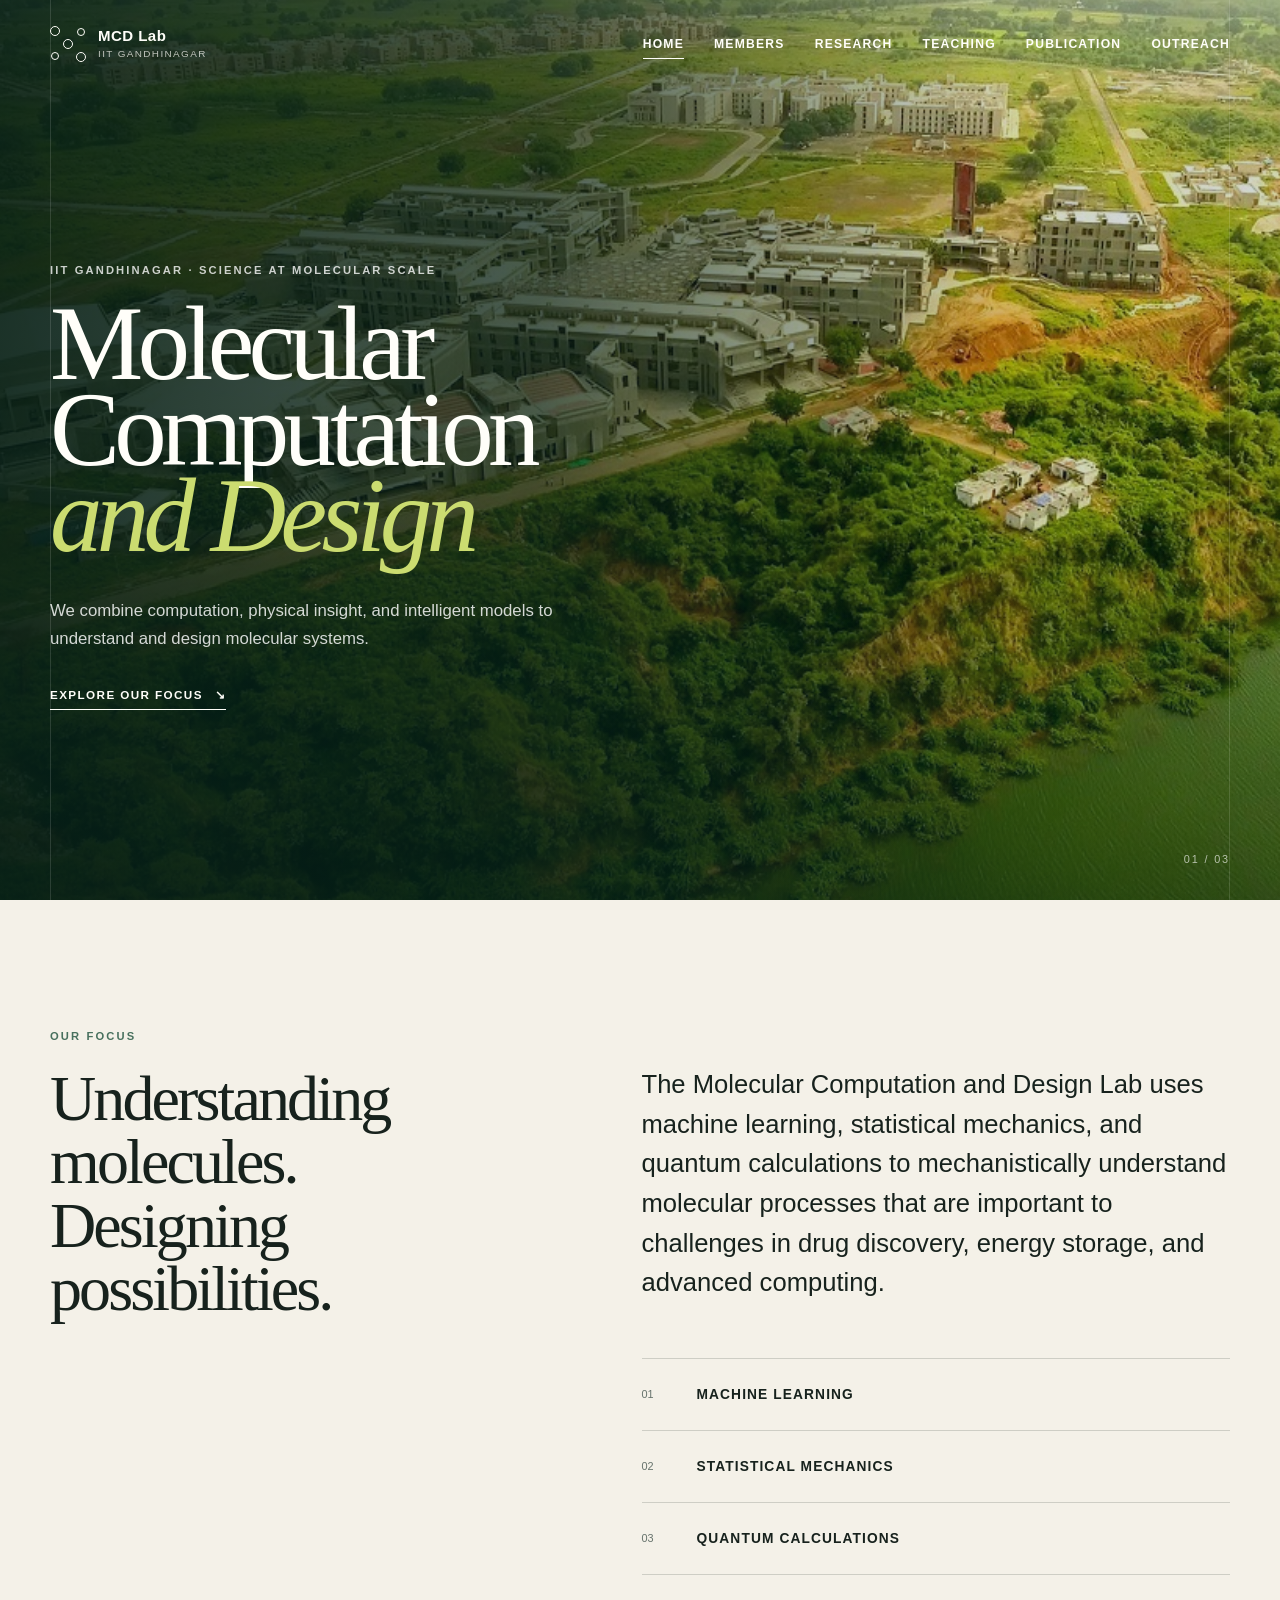
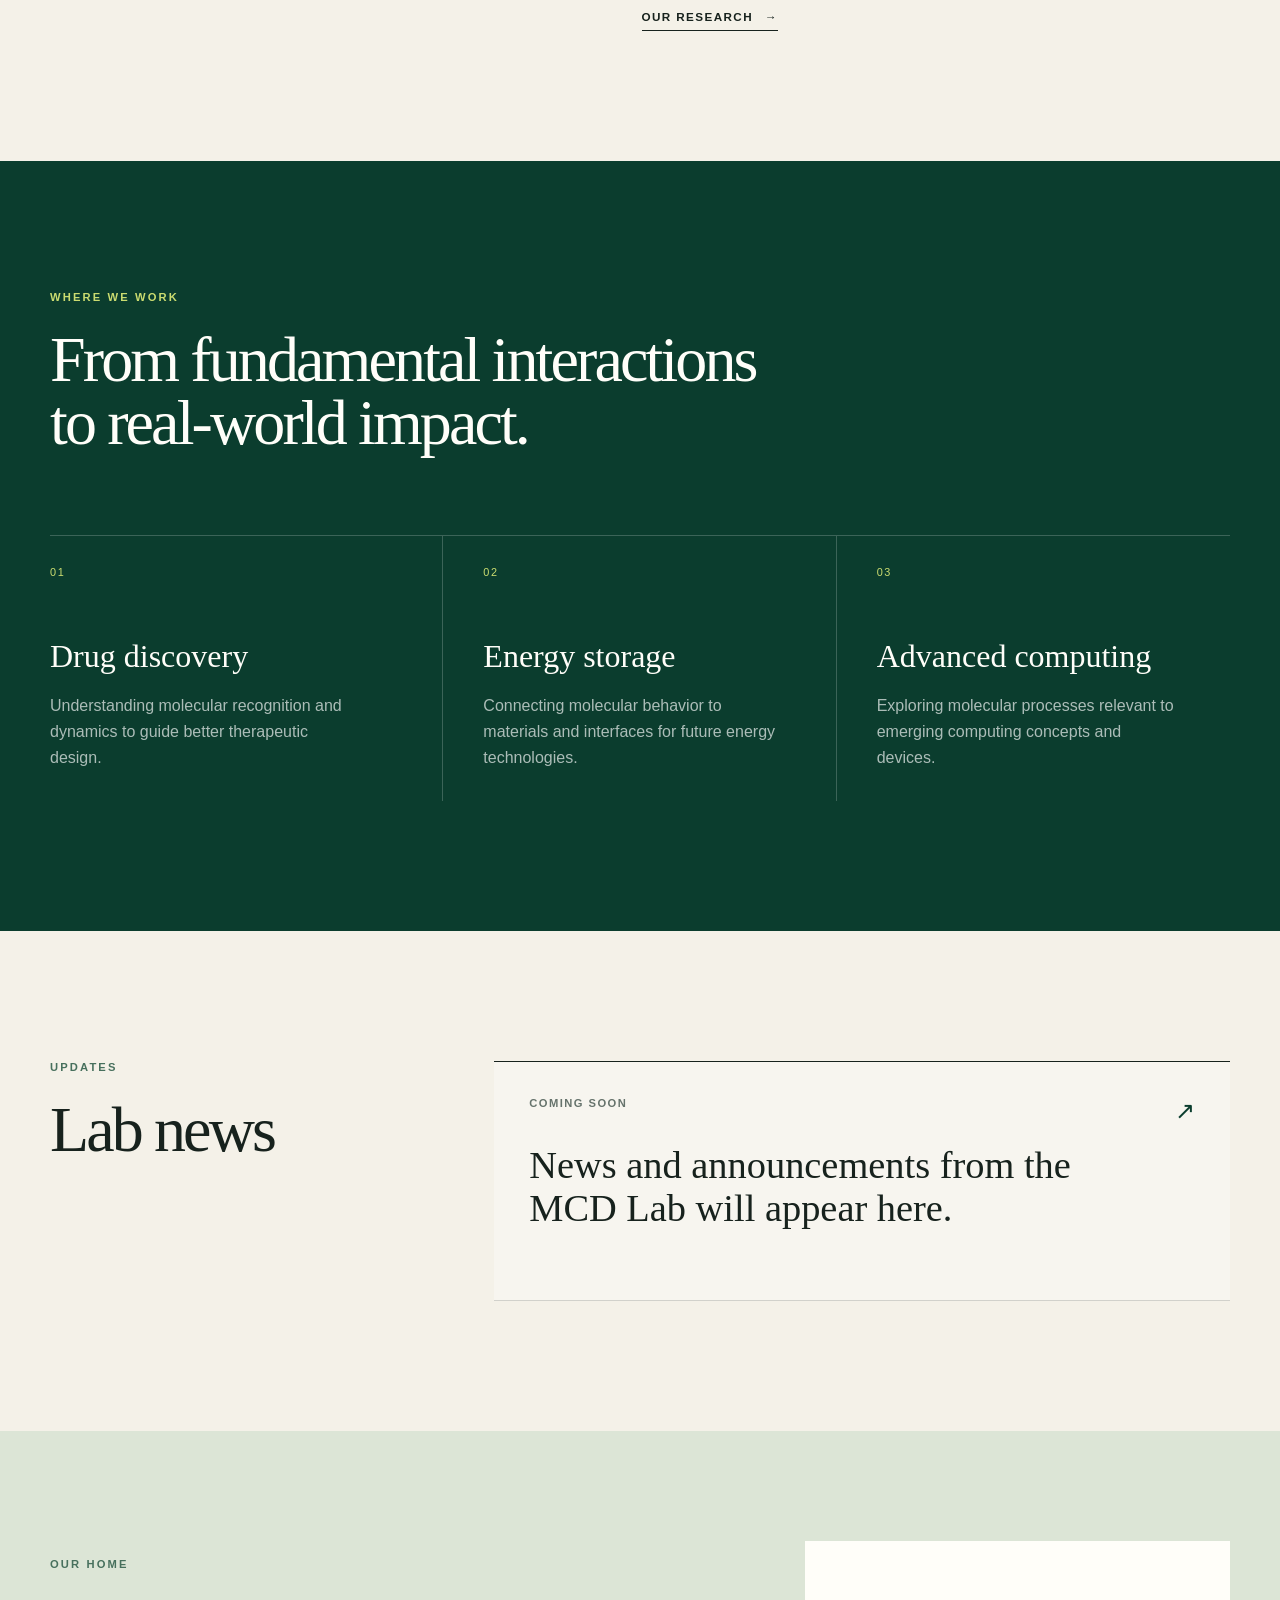
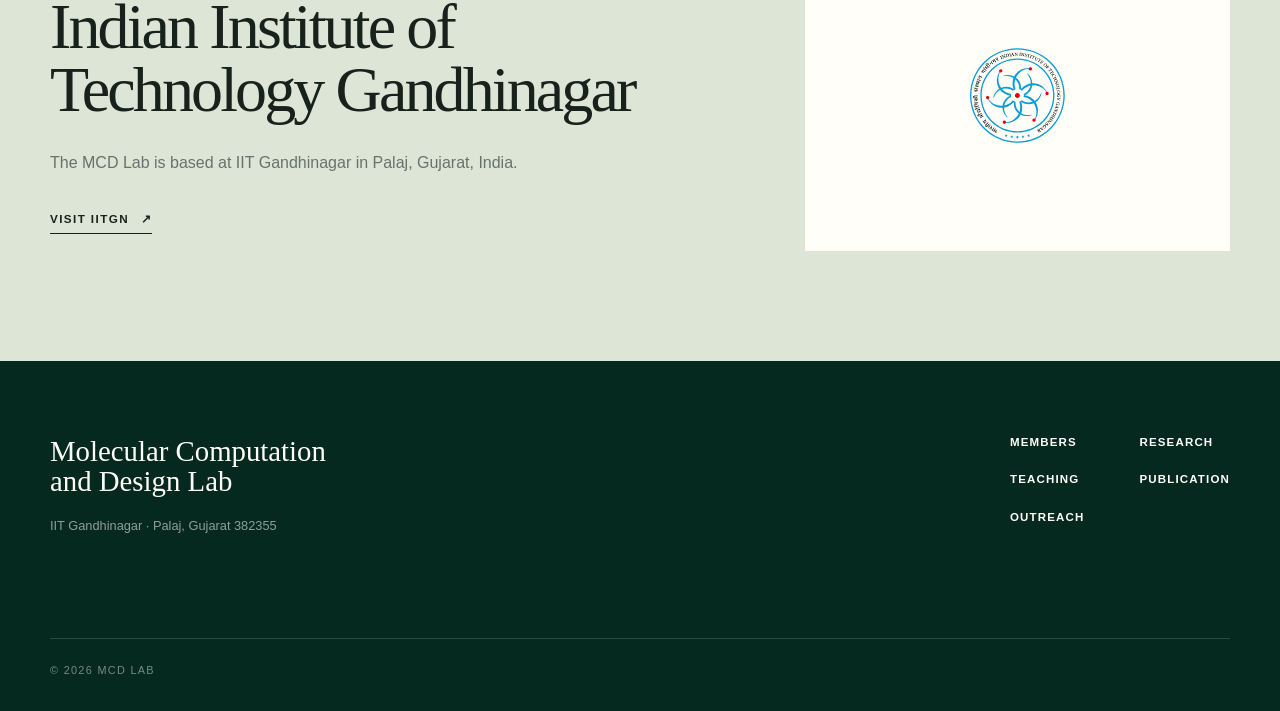
==== index.html @ 5d0fd311 "Add files via upload" ====
<!doctype html>
<html lang="en">
  <head>
    <meta charset="utf-8">
    <meta name="viewport" content="width=device-width, initial-scale=1">
    <meta name="description" content="Molecular Computation and Design Lab at IIT Gandhinagar.">
    <meta name="theme-color" content="#0b3d2e">
    <title>Molecular Computation and Design Lab | IIT Gandhinagar</title>
    <link rel="icon" href="iitgn-logo.svg" type="image/svg+xml">
    <link rel="stylesheet" href="styles.css">
    <script src="main.js" defer></script>
  </head>
  <body>
    <a class="skip-link" href="#main-content">Skip to content</a>

    <header class="site-header" data-header>
      <div class="nav-shell">
        <a class="brand" href="index.html" aria-label="Molecular Computation and Design Lab home">
          <span class="brand-mark" aria-hidden="true">
            <span></span><span></span><span></span>
          </span>
          <span class="brand-copy">
            <strong>MCD Lab</strong>
            <small>IIT Gandhinagar</small>
          </span>
        </a>

        <button class="nav-toggle" type="button" aria-expanded="false" aria-controls="primary-navigation">
          <span class="sr-only">Toggle navigation</span>
          <span></span><span></span>
        </button>

        <nav id="primary-navigation" class="primary-nav" aria-label="Primary navigation">
          <a class="active" href="index.html" aria-current="page">Home</a>
          <a href="members.html">Members</a>
          <a href="research.html">Research</a>
          <a href="teaching.html">Teaching</a>
          <a href="publication.html">Publication</a>
          <a href="outreach.html">Outreach</a>
        </nav>
      </div>
    </header>

    <main id="main-content">
      <section class="hero" aria-labelledby="hero-title">
        <div class="hero-image" role="img" aria-label="Aerial view of the IIT Gandhinagar campus"></div>
        <div class="hero-shade"></div>
        <div class="hero-grid" aria-hidden="true"></div>
        <div class="hero-content page-shell">
          <p class="eyebrow">IIT Gandhinagar · Science at molecular scale</p>
          <h1 id="hero-title">Molecular<br>Computation<br><em>and Design</em></h1>
          <p class="hero-intro">We combine computation, physical insight, and intelligent models to understand and design molecular systems.</p>
          <a class="text-link hero-link" href="#focus">Explore our focus <span aria-hidden="true">↘</span></a>
        </div>
        <div class="hero-index" aria-hidden="true">01 / 03</div>
      </section>

      <section id="focus" class="focus-section section-pad">
        <div class="page-shell focus-grid">
          <div class="section-heading">
            <p class="kicker">Our focus</p>
            <h2>Understanding molecules.<br>Designing possibilities.</h2>
          </div>
          <div class="focus-copy">
            <p class="lead">The Molecular Computation and Design Lab uses machine learning, statistical mechanics, and quantum calculations to mechanistically understand molecular processes that are important to challenges in drug discovery, energy storage, and advanced computing.</p>
            <div class="research-pillars" aria-label="Research approaches">
              <div><span>01</span><p>Machine learning</p></div>
              <div><span>02</span><p>Statistical mechanics</p></div>
              <div><span>03</span><p>Quantum calculations</p></div>
            </div>
            <a class="text-link" href="research.html">Our research <span aria-hidden="true">→</span></a>
          </div>
        </div>
      </section>

      <section class="applications-section">
        <div class="page-shell">
          <div class="application-title">
            <p class="kicker light">Where we work</p>
            <h2>From fundamental interactions<br>to real-world impact.</h2>
          </div>
          <div class="application-list">
            <article>
              <span class="application-number">01</span>
              <h3>Drug discovery</h3>
              <p>Understanding molecular recognition and dynamics to guide better therapeutic design.</p>
            </article>
            <article>
              <span class="application-number">02</span>
              <h3>Energy storage</h3>
              <p>Connecting molecular behavior to materials and interfaces for future energy technologies.</p>
            </article>
            <article>
              <span class="application-number">03</span>
              <h3>Advanced computing</h3>
              <p>Exploring molecular processes relevant to emerging computing concepts and devices.</p>
            </article>
          </div>
        </div>
      </section>

      <section class="news-section section-pad" aria-labelledby="news-title">
        <div class="page-shell news-grid">
          <div class="news-heading">
            <p class="kicker">Updates</p>
            <h2 id="news-title">Lab news</h2>
          </div>
          <div class="news-card">
            <div>
              <p class="news-date">Coming soon</p>
              <h3>News and announcements from the MCD Lab will appear here.</h3>
            </div>
            <span class="news-icon" aria-hidden="true">↗</span>
          </div>
        </div>
      </section>

      <section class="affiliation-section">
        <div class="page-shell affiliation-grid">
          <div>
            <p class="kicker">Our home</p>
            <h2>Indian Institute of<br>Technology Gandhinagar</h2>
            <p>The MCD Lab is based at IIT Gandhinagar in Palaj, Gujarat, India.</p>
            <a class="text-link" href="https://iitgn.ac.in/" target="_blank" rel="noopener noreferrer">Visit IITGN <span aria-hidden="true">↗</span></a>
          </div>
          <a class="iitgn-logo-wrap" href="https://iitgn.ac.in/" target="_blank" rel="noopener noreferrer" aria-label="Visit the IIT Gandhinagar website">
            <img src="iitgn-logo.svg" alt="Indian Institute of Technology Gandhinagar">
          </a>
        </div>
      </section>
    </main>

    <footer class="site-footer">
      <div class="page-shell footer-grid">
        <div class="footer-brand">
          <strong>Molecular Computation<br>and Design Lab</strong>
          <p>IIT Gandhinagar · Palaj, Gujarat 382355</p>
        </div>
        <nav aria-label="Footer navigation">
          <a href="members.html">Members</a>
          <a href="research.html">Research</a>
          <a href="teaching.html">Teaching</a>
          <a href="publication.html">Publication</a>
          <a href="outreach.html">Outreach</a>
        </nav>
        <p class="copyright">© <span data-year></span> MCD Lab</p>
      </div>
    </footer>
  </body>
</html>
---- styles.css ----
:root {
  --forest: #0b3d2e;
  --forest-deep: #06291f;
  --sage: #dce5d6;
  --lime: #cbdc70;
  --paper: #f4f1e8;
  --ink: #17221d;
  --muted: #66736c;
  --line: rgba(23, 34, 29, 0.17);
  --white: #fffef9;
  --display: Georgia, "Times New Roman", serif;
  --sans: Inter, ui-sans-serif, -apple-system, BlinkMacSystemFont, "Segoe UI", sans-serif;
  --shell: min(1180px, calc(100vw - 80px));
}

* { box-sizing: border-box; }
html { scroll-behavior: smooth; }
body {
  margin: 0;
  background: var(--paper);
  color: var(--ink);
  font-family: var(--sans);
  -webkit-font-smoothing: antialiased;
}
img { display: block; max-width: 100%; }
a { color: inherit; }
button { font: inherit; }
.page-shell { width: var(--shell); margin-inline: auto; }
.section-pad { padding: 130px 0; }
.sr-only {
  position: absolute;
  width: 1px;
  height: 1px;
  padding: 0;
  margin: -1px;
  overflow: hidden;
  clip: rect(0, 0, 0, 0);
  white-space: nowrap;
  border: 0;
}
.skip-link {
  position: fixed;
  z-index: 1000;
  top: 12px;
  left: 12px;
  padding: 10px 14px;
  background: var(--white);
  color: var(--forest);
  transform: translateY(-180%);
}
.skip-link:focus { transform: translateY(0); }

.site-header {
  position: fixed;
  z-index: 100;
  inset: 0 0 auto;
  color: var(--white);
  transition: background .25s ease, color .25s ease, box-shadow .25s ease;
}
.site-header.scrolled,
.site-header.solid {
  background: rgba(244, 241, 232, .97);
  color: var(--ink);
  box-shadow: 0 1px 0 var(--line);
  backdrop-filter: blur(14px);
}
.nav-shell {
  width: var(--shell);
  height: 88px;
  margin-inline: auto;
  display: flex;
  align-items: center;
  justify-content: space-between;
}
.brand {
  display: inline-flex;
  align-items: center;
  gap: 12px;
  text-decoration: none;
}
.brand-mark {
  position: relative;
  display: grid;
  width: 36px;
  height: 36px;
  place-items: center;
}
.brand-mark::before,
.brand-mark::after,
.brand-mark span {
  content: "";
  position: absolute;
  width: 8px;
  height: 8px;
  border: 1px solid currentColor;
  border-radius: 50%;
}
.brand-mark::before { top: 0; left: 0; }
.brand-mark::after { right: 0; bottom: 0; }
.brand-mark span:nth-child(1) { top: 2px; right: 1px; }
.brand-mark span:nth-child(2) { bottom: 2px; left: 1px; }
.brand-mark span:nth-child(3) { width: 10px; height: 10px; }
.brand-copy { display: grid; line-height: 1.05; }
.brand-copy strong { font-size: .94rem; letter-spacing: .03em; }
.brand-copy small { margin-top: 5px; font-size: .62rem; letter-spacing: .14em; text-transform: uppercase; opacity: .72; }
.primary-nav { display: flex; align-items: center; gap: 30px; }
.primary-nav a {
  position: relative;
  padding: 10px 0;
  font-size: .76rem;
  font-weight: 650;
  letter-spacing: .1em;
  text-decoration: none;
  text-transform: uppercase;
}
.primary-nav a::after {
  content: "";
  position: absolute;
  inset: auto 0 2px;
  height: 1px;
  background: currentColor;
  transform: scaleX(0);
  transform-origin: right;
  transition: transform .2s ease;
}
.primary-nav a:hover::after,
.primary-nav a:focus-visible::after,
.primary-nav a.active::after { transform: scaleX(1); transform-origin: left; }
.nav-toggle { display: none; }

.hero {
  position: relative;
  min-height: 760px;
  height: 100svh;
  overflow: hidden;
  color: var(--white);
  background: var(--forest);
}
.hero-image,
.hero-shade,
.hero-grid { position: absolute; inset: 0; }
.hero-image {
  background: url("iitgn-campus.jpg") 58% 50% / cover no-repeat;
  transform: scale(1.01);
}
.hero-shade {
  background:
    linear-gradient(90deg, rgba(5, 30, 23, .91) 0%, rgba(5, 30, 23, .72) 42%, rgba(5, 30, 23, .18) 78%),
    linear-gradient(0deg, rgba(5, 30, 23, .52), transparent 45%);
}
.hero-grid {
  width: var(--shell);
  margin-inline: auto;
  border-inline: 1px solid rgba(255, 255, 255, .13);
  background: linear-gradient(90deg, transparent calc(50% - .5px), rgba(255,255,255,.12) 50%, transparent calc(50% + .5px));
}
.hero-content {
  position: relative;
  z-index: 2;
  height: 100%;
  display: flex;
  flex-direction: column;
  justify-content: center;
  padding-top: 74px;
}
.eyebrow,
.kicker {
  margin: 0 0 25px;
  font-size: .7rem;
  font-weight: 700;
  letter-spacing: .19em;
  text-transform: uppercase;
}
.eyebrow { color: rgba(255, 255, 255, .78); }
.hero h1 {
  max-width: 880px;
  margin: 0;
  font-family: var(--display);
  font-size: clamp(4.2rem, 8.2vw, 7.8rem);
  font-weight: 400;
  line-height: .82;
  letter-spacing: -.055em;
}
.hero h1 em { color: var(--lime); font-weight: 400; }
.hero-intro {
  max-width: 510px;
  margin: 38px 0 0;
  font-size: 1.05rem;
  line-height: 1.65;
  color: rgba(255,255,255,.82);
}
.text-link {
  display: inline-flex;
  align-items: center;
  gap: 12px;
  width: fit-content;
  margin-top: 35px;
  padding-bottom: 7px;
  border-bottom: 1px solid currentColor;
  font-size: .73rem;
  font-weight: 750;
  letter-spacing: .12em;
  text-decoration: none;
  text-transform: uppercase;
}
.text-link span { transition: transform .2s ease; }
.text-link:hover span { transform: translate(3px, -2px); }
.hero-index {
  position: absolute;
  z-index: 2;
  right: max(40px, calc((100vw - 1180px) / 2));
  bottom: 35px;
  font-size: .68rem;
  letter-spacing: .17em;
  color: rgba(255,255,255,.65);
}

.focus-grid { display: grid; grid-template-columns: .9fr 1.1fr; gap: 110px; }
.kicker { color: #47705d; }
.kicker.light { color: var(--lime); }
.section-heading h2,
.application-title h2,
.news-heading h2,
.affiliation-grid h2,
.placeholder-hero h1 {
  margin: 0;
  font-family: var(--display);
  font-size: clamp(2.8rem, 5vw, 4.9rem);
  font-weight: 400;
  line-height: .99;
  letter-spacing: -.045em;
}
.focus-copy { padding-top: 35px; }
.lead { margin: 0; font-size: clamp(1.25rem, 2vw, 1.65rem); line-height: 1.55; }
.research-pillars { margin-top: 55px; border-top: 1px solid var(--line); }
.research-pillars div {
  display: grid;
  grid-template-columns: 55px 1fr;
  align-items: center;
  min-height: 72px;
  border-bottom: 1px solid var(--line);
}
.research-pillars span { font-size: .68rem; color: var(--muted); }
.research-pillars p { margin: 0; font-size: .86rem; font-weight: 650; letter-spacing: .08em; text-transform: uppercase; }

.applications-section { padding: 130px 0; background: var(--forest); color: var(--white); }
.application-title { max-width: 800px; margin-bottom: 80px; }
.application-list { display: grid; grid-template-columns: repeat(3, 1fr); border-top: 1px solid rgba(255,255,255,.2); }
.application-list article { min-height: 265px; padding: 30px 40px 20px 0; border-right: 1px solid rgba(255,255,255,.2); }
.application-list article:not(:first-child) { padding-left: 40px; }
.application-list article:last-child { border-right: 0; }
.application-number { display: block; margin-bottom: 60px; font-size: .68rem; letter-spacing: .15em; color: var(--lime); }
.application-list h3 { margin: 0 0 18px; font-family: var(--display); font-size: 2rem; font-weight: 400; }
.application-list p { max-width: 300px; margin: 0; color: rgba(255,255,255,.66); line-height: 1.65; }

.news-grid { display: grid; grid-template-columns: .65fr 1.35fr; gap: 90px; align-items: start; }
.news-card {
  display: flex;
  justify-content: space-between;
  min-height: 240px;
  padding: 35px;
  border-top: 1px solid var(--ink);
  border-bottom: 1px solid var(--line);
  background: rgba(255,255,255,.28);
}
.news-date { margin: 0 0 35px; color: var(--muted); font-size: .7rem; font-weight: 650; letter-spacing: .13em; text-transform: uppercase; }
.news-card h3 { max-width: 620px; margin: 0; font-family: var(--display); font-size: clamp(1.7rem, 3vw, 2.65rem); font-weight: 400; line-height: 1.12; }
.news-icon { color: var(--forest); font-size: 1.5rem; }

.affiliation-section { padding: 110px 0; background: var(--sage); }
.affiliation-grid { display: grid; grid-template-columns: 1fr .65fr; gap: 100px; align-items: center; }
.affiliation-grid p:not(.kicker) { max-width: 490px; margin: 28px 0 0; color: var(--muted); line-height: 1.7; }
.iitgn-logo-wrap {
  display: grid;
  min-height: 310px;
  padding: 55px;
  place-items: center;
  background: var(--white);
  transition: transform .25s ease, box-shadow .25s ease;
}
.iitgn-logo-wrap:hover { transform: translateY(-4px); box-shadow: 0 18px 45px rgba(11,61,46,.12); }
.iitgn-logo-wrap img { max-height: 185px; }

.site-footer { padding: 75px 0 35px; background: var(--forest-deep); color: var(--white); }
.footer-grid { display: grid; grid-template-columns: 1fr auto; gap: 70px; }
.footer-brand strong { font-family: var(--display); font-size: 1.8rem; font-weight: 400; line-height: 1.05; }
.footer-brand p { margin: 22px 0 0; color: rgba(255,255,255,.55); font-size: .8rem; }
.site-footer nav { display: grid; grid-template-columns: repeat(2, auto); gap: 16px 55px; }
.site-footer nav a { font-size: .72rem; font-weight: 650; letter-spacing: .1em; text-decoration: none; text-transform: uppercase; }
.site-footer nav a:hover { color: var(--lime); }
.copyright { grid-column: 1 / -1; margin: 35px 0 0; padding-top: 25px; border-top: 1px solid rgba(255,255,255,.15); color: rgba(255,255,255,.45); font-size: .68rem; letter-spacing: .12em; text-transform: uppercase; }

.placeholder-page .site-header { color: var(--ink); }
.placeholder-hero {
  min-height: calc(100svh - 140px);
  padding: 205px 0 120px;
  display: flex;
  align-items: center;
  background:
    linear-gradient(90deg, transparent 0 49.93%, var(--line) 49.93% 50.02%, transparent 50.02%),
    var(--paper);
}
.placeholder-inner { display: grid; grid-template-columns: .75fr 1.25fr; gap: 100px; align-items: end; }
.placeholder-label { margin: 0; color: #47705d; font-size: .7rem; font-weight: 700; letter-spacing: .18em; text-transform: uppercase; }
.placeholder-content { border-top: 1px solid var(--ink); padding-top: 45px; }
.placeholder-content p { max-width: 480px; margin: 35px 0 0; color: var(--muted); font-size: 1.05rem; line-height: 1.7; }

@media (max-width: 980px) {
  :root { --shell: min(100% - 48px, 760px); }
  .nav-shell { height: 76px; }
  .nav-toggle {
    position: relative;
    z-index: 2;
    display: block;
    width: 42px;
    height: 42px;
    border: 0;
    background: transparent;
    color: currentColor;
    cursor: pointer;
  }
  .nav-toggle span:not(.sr-only) { position: absolute; left: 8px; width: 26px; height: 1px; background: currentColor; transition: transform .2s ease, top .2s ease; }
  .nav-toggle span:nth-child(2) { top: 16px; }
  .nav-toggle span:nth-child(3) { top: 25px; }
  .nav-toggle[aria-expanded="true"] span:nth-child(2) { top: 21px; transform: rotate(45deg); }
  .nav-toggle[aria-expanded="true"] span:nth-child(3) { top: 21px; transform: rotate(-45deg); }
  .primary-nav {
    position: fixed;
    inset: 0;
    display: flex;
    flex-direction: column;
    align-items: flex-start;
    justify-content: center;
    gap: 10px;
    padding: 90px 10vw;
    background: var(--forest-deep);
    color: var(--white);
    visibility: hidden;
    opacity: 0;
    transform: translateY(-15px);
    transition: opacity .2s ease, transform .2s ease, visibility .2s;
  }
  .primary-nav.open { visibility: visible; opacity: 1; transform: translateY(0); }
  .primary-nav a { font-family: var(--display); font-size: clamp(2rem, 7vw, 3rem); font-weight: 400; letter-spacing: -.02em; text-transform: none; }
  .hero { min-height: 680px; }
  .hero h1 { font-size: clamp(4rem, 12vw, 6.4rem); }
  .hero-grid { background: none; }
  .focus-grid,
  .news-grid,
  .affiliation-grid,
  .placeholder-inner { grid-template-columns: 1fr; gap: 55px; }
  .focus-copy { padding-top: 0; }
  .application-list { grid-template-columns: 1fr; }
  .application-list article,
  .application-list article:not(:first-child) { min-height: auto; padding: 32px 0; border-right: 0; border-bottom: 1px solid rgba(255,255,255,.2); }
  .application-number { margin-bottom: 28px; }
  .application-list article:last-child { border-bottom: 0; }
  .placeholder-hero { background: var(--paper); }
}

@media (max-width: 640px) {
  :root { --shell: calc(100% - 36px); }
  .section-pad,
  .applications-section { padding: 90px 0; }
  .brand-copy small { display: none; }
  .hero { min-height: 650px; height: 100svh; }
  .hero-image { background-position: 65% 50%; }
  .hero-shade { background: linear-gradient(90deg, rgba(5,30,23,.93), rgba(5,30,23,.6)); }
  .hero-content { padding-top: 65px; }
  .hero h1 { font-size: clamp(3.45rem, 17vw, 5rem); line-height: .86; }
  .hero-intro { font-size: .96rem; }
  .hero-index { display: none; }
  .application-title { margin-bottom: 50px; }
  .news-card { min-height: 280px; padding: 28px 22px; }
  .affiliation-section { padding: 85px 0; }
  .iitgn-logo-wrap { min-height: 240px; padding: 38px; }
  .footer-grid { grid-template-columns: 1fr; gap: 45px; }
  .site-footer nav { grid-template-columns: repeat(2, 1fr); }
  .placeholder-hero { min-height: 80svh; padding: 150px 0 90px; }
}

@media (prefers-reduced-motion: reduce) {
  html { scroll-behavior: auto; }
  *, *::before, *::after { transition-duration: .01ms !important; }
}
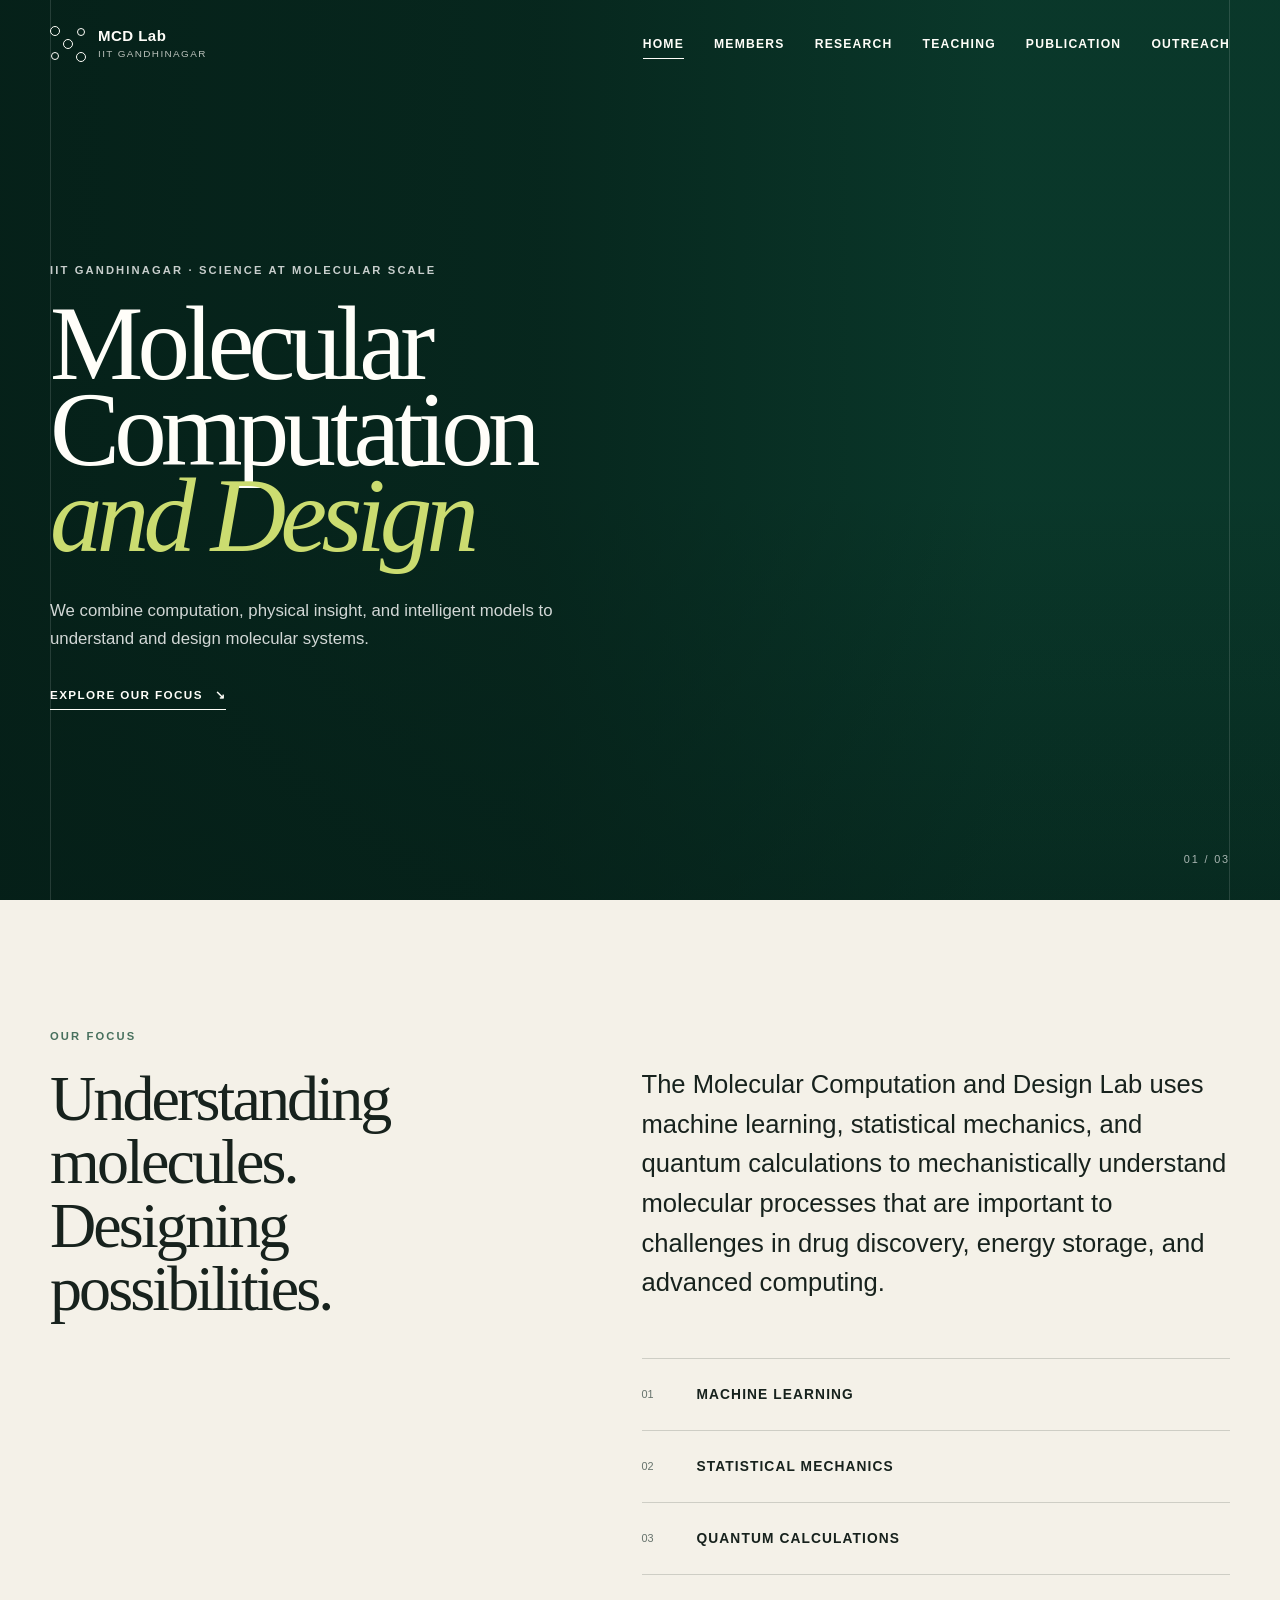
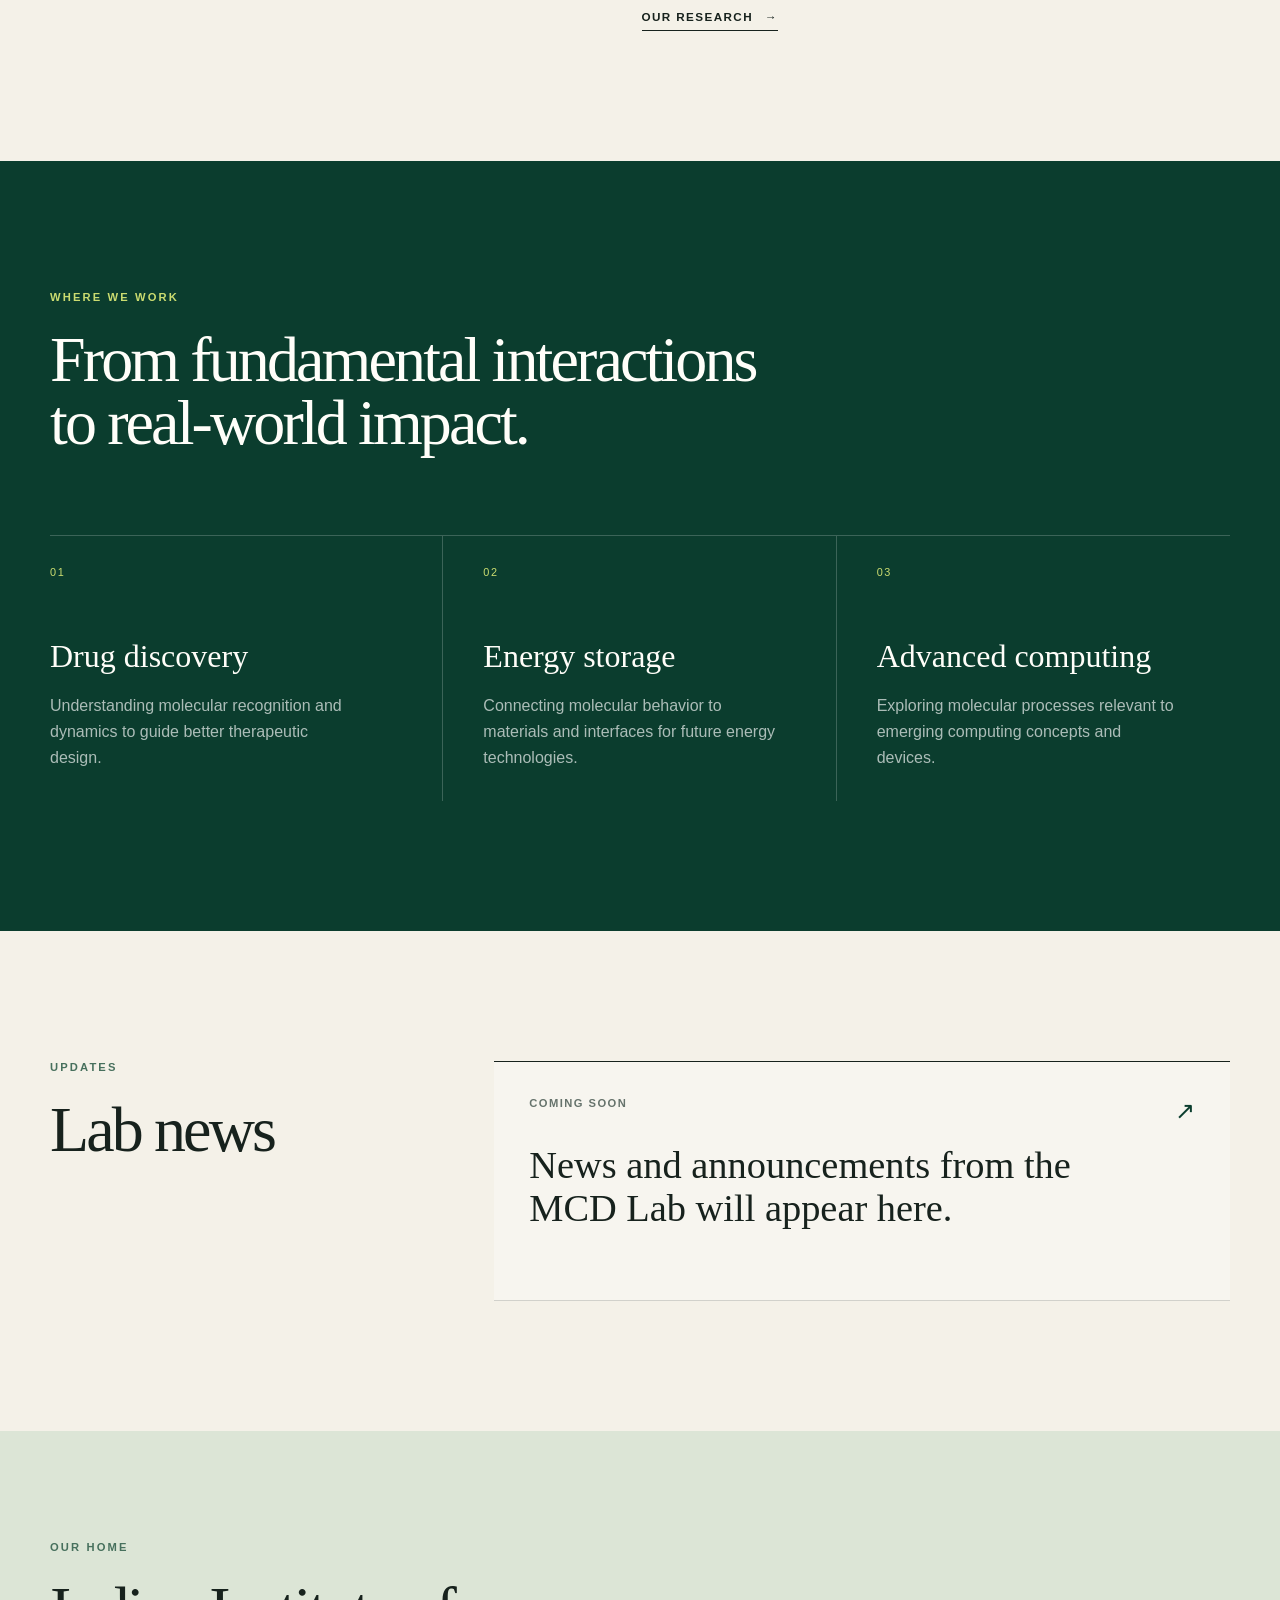
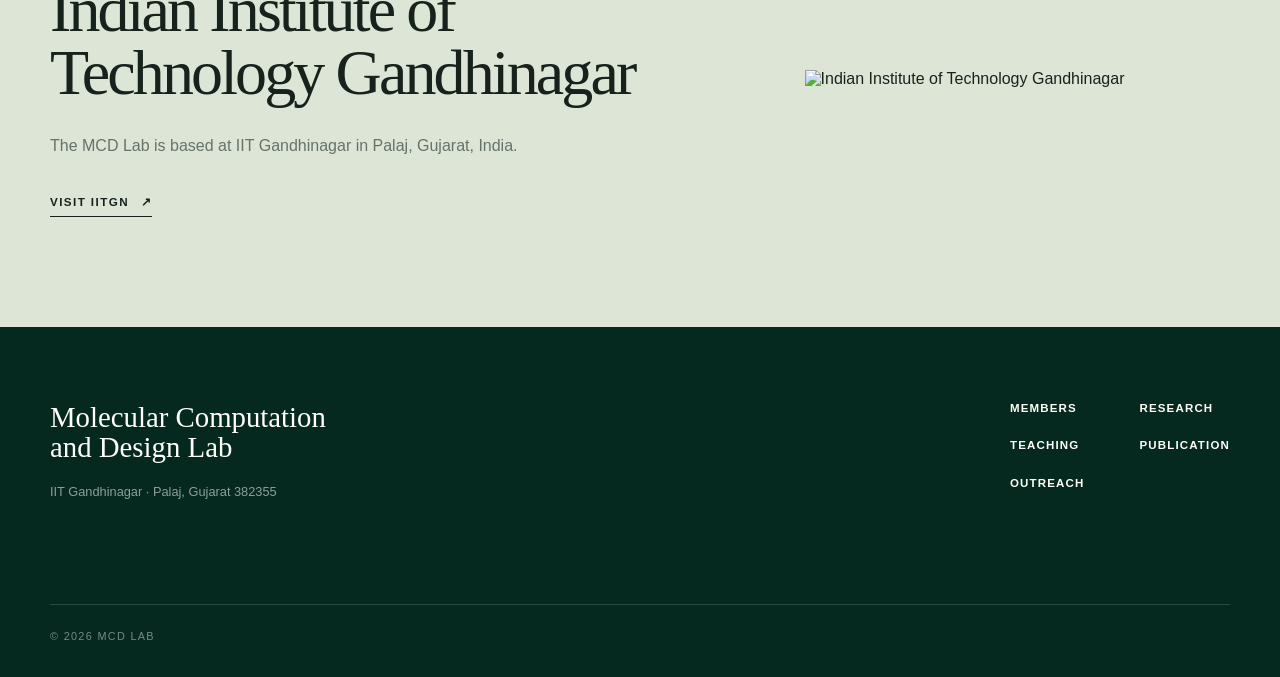
==== commit aecb65a1: "Update index.html" ====
--- a/index.html
+++ b/index.html
@@ -6,7 +6,7 @@
     <meta name="description" content="Molecular Computation and Design Lab at IIT Gandhinagar.">
     <meta name="theme-color" content="#0b3d2e">
     <title>Molecular Computation and Design Lab | IIT Gandhinagar</title>
-    <link rel="icon" href="iitgn-logo.svg" type="image/svg+xml">
+    <link rel="icon" href="IITGN_logo.svg" type="image/svg+xml">
     <link rel="stylesheet" href="styles.css">
     <script src="main.js" defer></script>
   </head>
@@ -123,8 +123,7 @@
             <p>The MCD Lab is based at IIT Gandhinagar in Palaj, Gujarat, India.</p>
             <a class="text-link" href="https://iitgn.ac.in/" target="_blank" rel="noopener noreferrer">Visit IITGN <span aria-hidden="true">↗</span></a>
           </div>
-          <a class="iitgn-logo-wrap" href="https://iitgn.ac.in/" target="_blank" rel="noopener noreferrer" aria-label="Visit the IIT Gandhinagar website">
-            <img src="iitgn-logo.svg" alt="Indian Institute of Technology Gandhinagar">
+            <img src="IITGN_logo.svg" alt="Indian Institute of Technology Gandhinagar">
           </a>
         </div>
       </section>
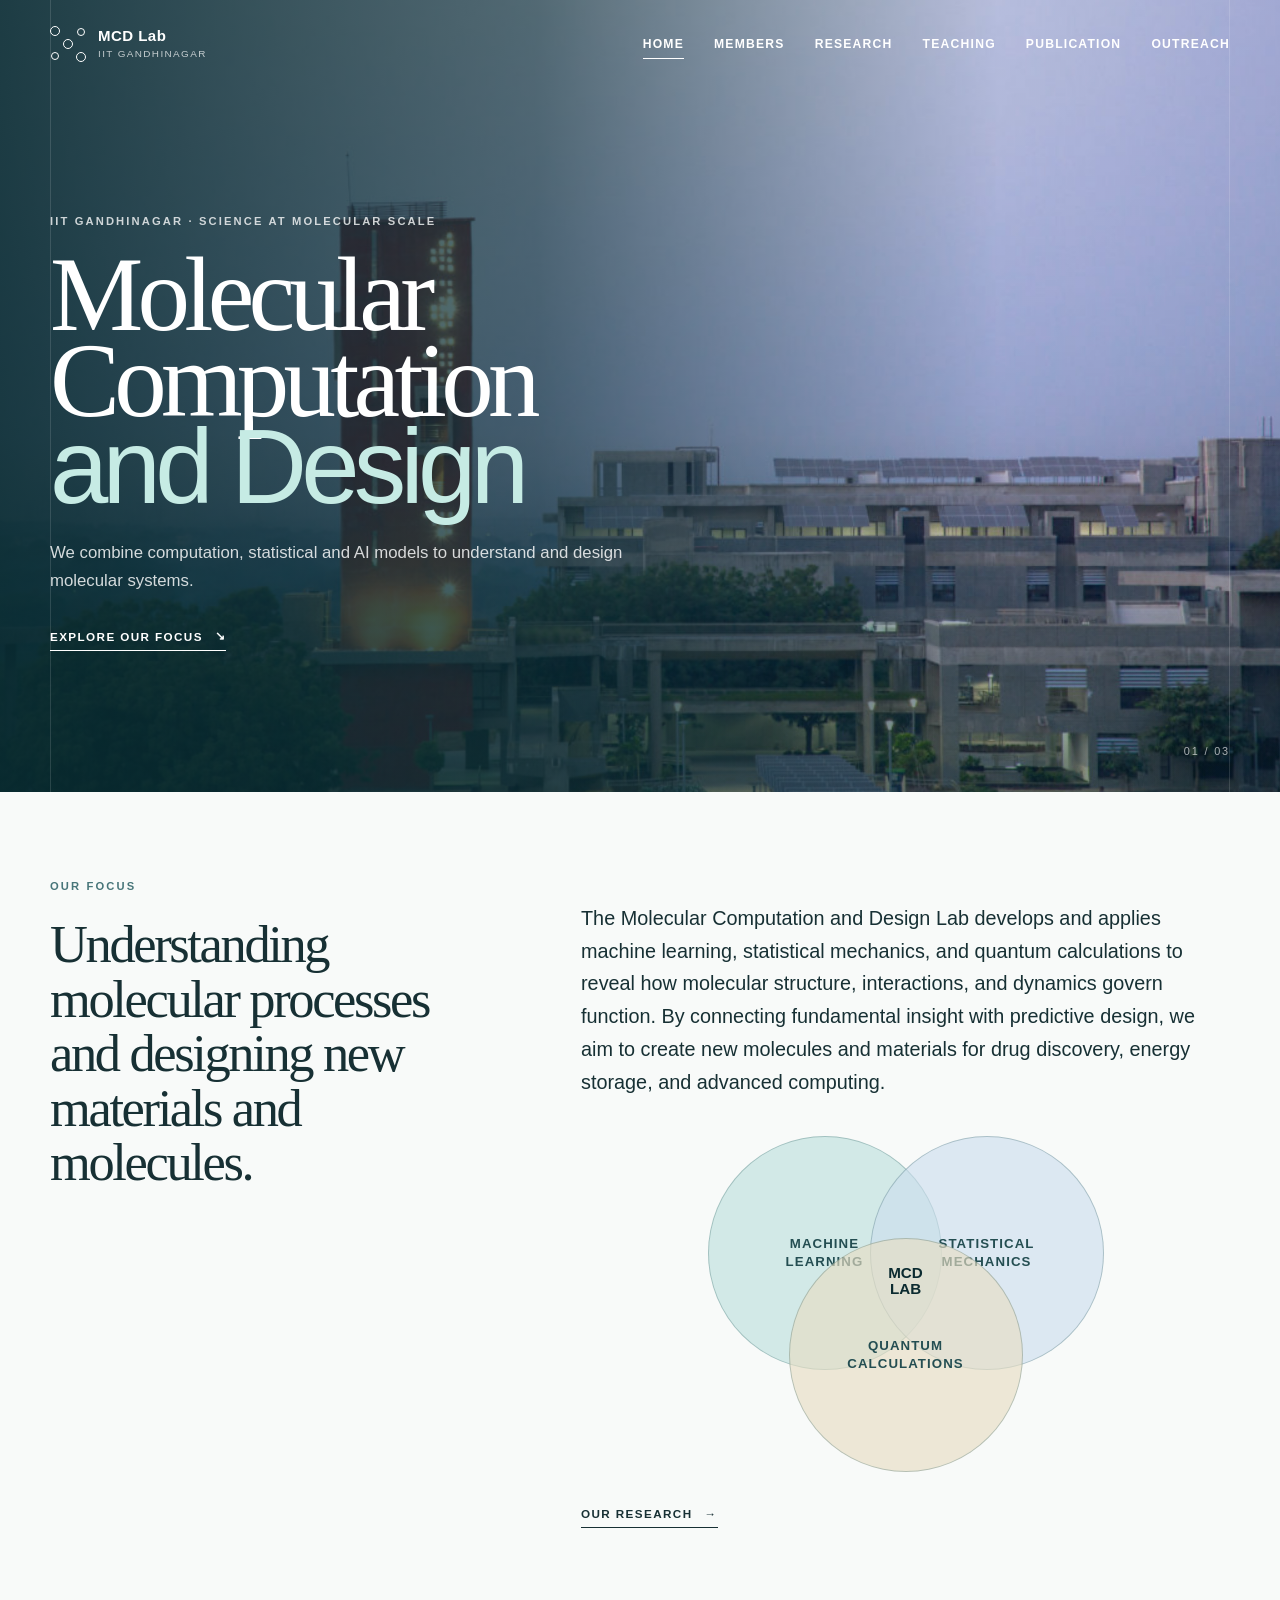
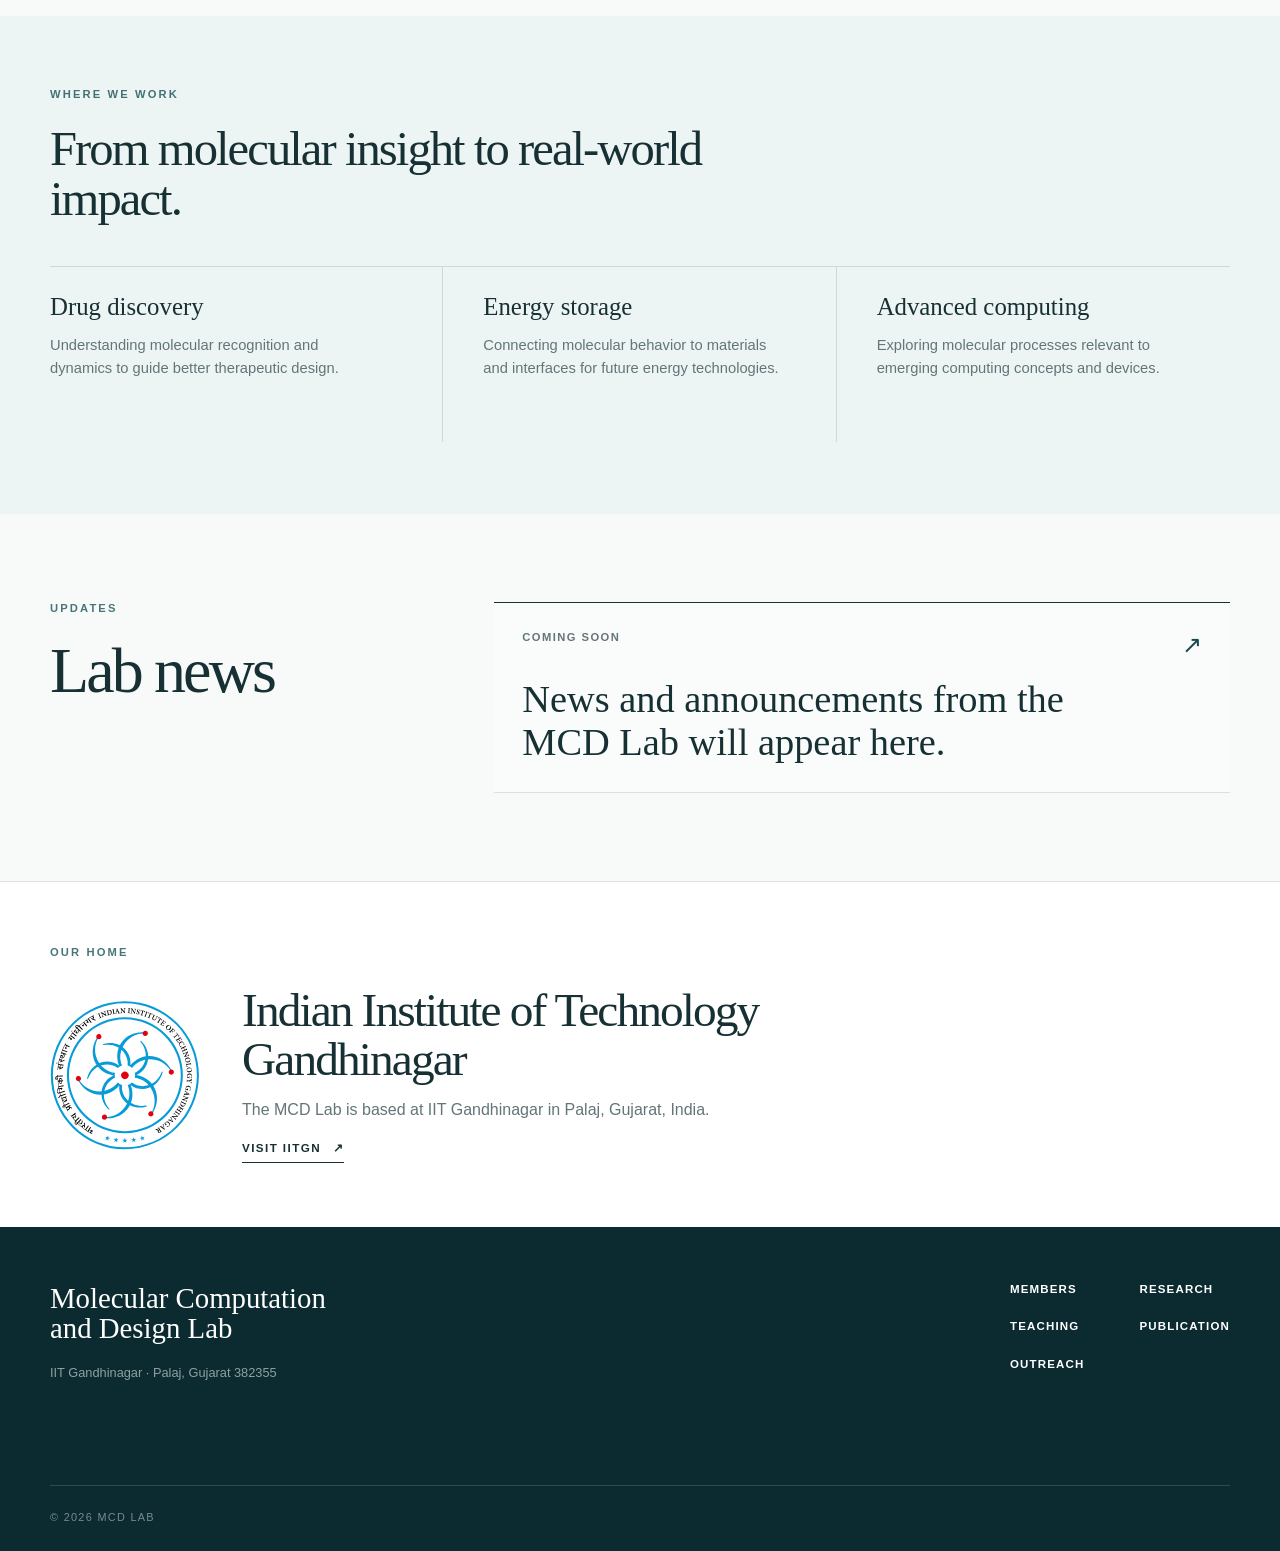
==== commit 2f7f5a99: "Refine homepage content and layout Update the hero typography and copy, add a Venn diagram for resea" ====
--- a/index.html
+++ b/index.html
@@ -4,9 +4,9 @@
     <meta charset="utf-8">
     <meta name="viewport" content="width=device-width, initial-scale=1">
     <meta name="description" content="Molecular Computation and Design Lab at IIT Gandhinagar.">
-    <meta name="theme-color" content="#0b3d2e">
+    <meta name="theme-color" content="#174a4e">
     <title>Molecular Computation and Design Lab | IIT Gandhinagar</title>
-    <link rel="icon" href="IITGN_logo.svg" type="image/svg+xml">
+    <link rel="icon" href="IITGN_Logo.svg" type="image/svg+xml">
     <link rel="stylesheet" href="styles.css">
     <script src="main.js" defer></script>
   </head>
@@ -49,7 +49,7 @@
         <div class="hero-content page-shell">
           <p class="eyebrow">IIT Gandhinagar · Science at molecular scale</p>
           <h1 id="hero-title">Molecular<br>Computation<br><em>and Design</em></h1>
-          <p class="hero-intro">We combine computation, physical insight, and intelligent models to understand and design molecular systems.</p>
+          <p class="hero-intro">We combine computation, statistical and AI models to understand and design molecular systems.</p>
           <a class="text-link hero-link" href="#focus">Explore our focus <span aria-hidden="true">↘</span></a>
         </div>
         <div class="hero-index" aria-hidden="true">01 / 03</div>
@@ -59,14 +59,15 @@
         <div class="page-shell focus-grid">
           <div class="section-heading">
             <p class="kicker">Our focus</p>
-            <h2>Understanding molecules.<br>Designing possibilities.</h2>
+            <h2>Understanding molecular processes and designing new materials and molecules.</h2>
           </div>
           <div class="focus-copy">
-            <p class="lead">The Molecular Computation and Design Lab uses machine learning, statistical mechanics, and quantum calculations to mechanistically understand molecular processes that are important to challenges in drug discovery, energy storage, and advanced computing.</p>
-            <div class="research-pillars" aria-label="Research approaches">
-              <div><span>01</span><p>Machine learning</p></div>
-              <div><span>02</span><p>Statistical mechanics</p></div>
-              <div><span>03</span><p>Quantum calculations</p></div>
+            <p class="lead">The Molecular Computation and Design Lab develops and applies machine learning, statistical mechanics, and quantum calculations to reveal how molecular structure, interactions, and dynamics govern function. By connecting fundamental insight with predictive design, we aim to create new molecules and materials for drug discovery, energy storage, and advanced computing.</p>
+            <div class="venn" role="img" aria-label="MCD Lab at the intersection of machine learning, statistical mechanics, and quantum calculations">
+              <span class="venn-circle venn-ml">Machine<br>learning</span>
+              <span class="venn-circle venn-sm">Statistical<br>mechanics</span>
+              <span class="venn-circle venn-qc">Quantum<br>calculations</span>
+              <strong class="venn-center">MCD<br>Lab</strong>
             </div>
             <a class="text-link" href="research.html">Our research <span aria-hidden="true">→</span></a>
           </div>
@@ -77,21 +78,18 @@
         <div class="page-shell">
           <div class="application-title">
             <p class="kicker light">Where we work</p>
-            <h2>From fundamental interactions<br>to real-world impact.</h2>
+            <h2>From molecular insight to real-world impact.</h2>
           </div>
           <div class="application-list">
             <article>
-              <span class="application-number">01</span>
               <h3>Drug discovery</h3>
               <p>Understanding molecular recognition and dynamics to guide better therapeutic design.</p>
             </article>
             <article>
-              <span class="application-number">02</span>
               <h3>Energy storage</h3>
               <p>Connecting molecular behavior to materials and interfaces for future energy technologies.</p>
             </article>
             <article>
-              <span class="application-number">03</span>
               <h3>Advanced computing</h3>
               <p>Exploring molecular processes relevant to emerging computing concepts and devices.</p>
             </article>
@@ -116,15 +114,18 @@
       </section>
 
       <section class="affiliation-section">
-        <div class="page-shell affiliation-grid">
-          <div>
-            <p class="kicker">Our home</p>
-            <h2>Indian Institute of<br>Technology Gandhinagar</h2>
-            <p>The MCD Lab is based at IIT Gandhinagar in Palaj, Gujarat, India.</p>
-            <a class="text-link" href="https://iitgn.ac.in/" target="_blank" rel="noopener noreferrer">Visit IITGN <span aria-hidden="true">↗</span></a>
+        <div class="page-shell affiliation-inner">
+          <p class="kicker">Our home</p>
+          <div class="affiliation-identity">
+            <a class="iitgn-logo-wrap" href="https://iitgn.ac.in/" target="_blank" rel="noopener noreferrer" aria-label="Visit the IIT Gandhinagar website">
+              <img src="IITGN_Logo.svg" alt="Indian Institute of Technology Gandhinagar">
+            </a>
+            <div>
+              <h2>Indian Institute of Technology Gandhinagar</h2>
+              <p>The MCD Lab is based at IIT Gandhinagar in Palaj, Gujarat, India.</p>
+              <a class="text-link" href="https://iitgn.ac.in/" target="_blank" rel="noopener noreferrer">Visit IITGN <span aria-hidden="true">↗</span></a>
+            </div>
           </div>
-            <img src="IITGN_logo.svg" alt="Indian Institute of Technology Gandhinagar">
-          </a>
         </div>
       </section>
     </main>
--- a/styles.css
+++ b/styles.css
@@ -1,13 +1,13 @@
 :root {
-  --forest: #0b3d2e;
-  --forest-deep: #06291f;
-  --sage: #dce5d6;
-  --lime: #cbdc70;
-  --paper: #f4f1e8;
-  --ink: #17221d;
-  --muted: #66736c;
-  --line: rgba(23, 34, 29, 0.17);
-  --white: #fffef9;
+  --forest: #174a4e;
+  --forest-deep: #0b2b30;
+  --sage: #edf5f4;
+  --lime: #c6ebe4;
+  --paper: #f8faf9;
+  --ink: #173034;
+  --muted: #637578;
+  --line: rgba(23, 48, 52, 0.14);
+  --white: #ffffff;
   --display: Georgia, "Times New Roman", serif;
   --sans: Inter, ui-sans-serif, -apple-system, BlinkMacSystemFont, "Segoe UI", sans-serif;
   --shell: min(1180px, calc(100vw - 80px));
@@ -26,7 +26,7 @@
 a { color: inherit; }
 button { font: inherit; }
 .page-shell { width: var(--shell); margin-inline: auto; }
-.section-pad { padding: 130px 0; }
+.section-pad { padding: 88px 0; }
 .sr-only {
   position: absolute;
   width: 1px;
@@ -59,7 +59,7 @@
 }
 .site-header.scrolled,
 .site-header.solid {
-  background: rgba(244, 241, 232, .97);
+  background: rgba(248, 250, 249, .97);
   color: var(--ink);
   box-shadow: 0 1px 0 var(--line);
   backdrop-filter: blur(14px);
@@ -130,8 +130,9 @@
 
 .hero {
   position: relative;
-  min-height: 760px;
-  height: 100svh;
+  min-height: 650px;
+  height: 88svh;
+  max-height: 840px;
   overflow: hidden;
   color: var(--white);
   background: var(--forest);
@@ -140,13 +141,13 @@
 .hero-shade,
 .hero-grid { position: absolute; inset: 0; }
 .hero-image {
-  background: url("iitgn-campus.jpg") 58% 50% / cover no-repeat;
+  background: url("IITGN_picture.jpg") 58% 50% / cover no-repeat;
   transform: scale(1.01);
 }
 .hero-shade {
   background:
-    linear-gradient(90deg, rgba(5, 30, 23, .91) 0%, rgba(5, 30, 23, .72) 42%, rgba(5, 30, 23, .18) 78%),
-    linear-gradient(0deg, rgba(5, 30, 23, .52), transparent 45%);
+    linear-gradient(90deg, rgba(8, 43, 48, .90) 0%, rgba(8, 43, 48, .67) 42%, rgba(8, 43, 48, .16) 78%),
+    linear-gradient(0deg, rgba(8, 43, 48, .43), transparent 45%);
 }
 .hero-grid {
   width: var(--shell);
@@ -181,10 +182,15 @@
   line-height: .82;
   letter-spacing: -.055em;
 }
-.hero h1 em { color: var(--lime); font-weight: 400; }
+.hero h1 em {
+  color: var(--lime);
+  font-family: "Helvetica Neue", Helvetica, Arial, sans-serif;
+  font-style: normal;
+  font-weight: 500;
+}
 .hero-intro {
-  max-width: 510px;
-  margin: 38px 0 0;
+  max-width: 600px;
+  margin: 28px 0 0;
   font-size: 1.05rem;
   line-height: 1.65;
   color: rgba(255,255,255,.82);
@@ -215,13 +221,11 @@
   color: rgba(255,255,255,.65);
 }
 
-.focus-grid { display: grid; grid-template-columns: .9fr 1.1fr; gap: 110px; }
-.kicker { color: #47705d; }
-.kicker.light { color: var(--lime); }
+.focus-grid { display: grid; grid-template-columns: .82fr 1.18fr; gap: 80px; }
+.kicker { color: #477579; }
+.kicker.light { color: #437176; }
 .section-heading h2,
-.application-title h2,
 .news-heading h2,
-.affiliation-grid h2,
 .placeholder-hero h1 {
   margin: 0;
   font-family: var(--display);
@@ -230,35 +234,63 @@
   line-height: .99;
   letter-spacing: -.045em;
 }
-.focus-copy { padding-top: 35px; }
-.lead { margin: 0; font-size: clamp(1.25rem, 2vw, 1.65rem); line-height: 1.55; }
-.research-pillars { margin-top: 55px; border-top: 1px solid var(--line); }
-.research-pillars div {
+.section-heading h2 { font-size: clamp(2.35rem, 4.1vw, 3.8rem); line-height: 1.04; }
+.focus-copy { padding-top: 22px; }
+.lead { margin: 0; font-size: clamp(1.08rem, 1.55vw, 1.35rem); line-height: 1.65; }
+.venn {
+  position: relative;
+  width: min(100%, 450px);
+  aspect-ratio: 1.34;
+  margin: 38px auto 0;
+}
+.venn-circle {
+  position: absolute;
   display: grid;
-  grid-template-columns: 55px 1fr;
-  align-items: center;
-  min-height: 72px;
-  border-bottom: 1px solid var(--line);
-}
-.research-pillars span { font-size: .68rem; color: var(--muted); }
-.research-pillars p { margin: 0; font-size: .86rem; font-weight: 650; letter-spacing: .08em; text-transform: uppercase; }
-
-.applications-section { padding: 130px 0; background: var(--forest); color: var(--white); }
-.application-title { max-width: 800px; margin-bottom: 80px; }
-.application-list { display: grid; grid-template-columns: repeat(3, 1fr); border-top: 1px solid rgba(255,255,255,.2); }
-.application-list article { min-height: 265px; padding: 30px 40px 20px 0; border-right: 1px solid rgba(255,255,255,.2); }
+  width: 52%;
+  aspect-ratio: 1;
+  place-items: center;
+  border: 1px solid rgba(23, 74, 78, .25);
+  border-radius: 50%;
+  color: #244e52;
+  font-size: clamp(.68rem, 1.15vw, .83rem);
+  font-weight: 750;
+  letter-spacing: .08em;
+  line-height: 1.35;
+  text-align: center;
+  text-transform: uppercase;
+}
+.venn-ml { top: 0; left: 6%; background: rgba(190, 225, 221, .65); }
+.venn-sm { top: 0; right: 6%; background: rgba(203, 222, 238, .62); }
+.venn-qc { right: 24%; bottom: 0; background: rgba(231, 221, 196, .65); }
+.venn-center {
+  position: absolute;
+  z-index: 2;
+  top: 43%;
+  left: 50%;
+  color: var(--forest-deep);
+  font-size: clamp(.78rem, 1.3vw, .95rem);
+  line-height: 1.05;
+  text-align: center;
+  text-transform: uppercase;
+  transform: translate(-50%, -50%);
+}
+
+.applications-section { padding: 72px 0; background: var(--sage); color: var(--ink); }
+.application-title { max-width: 720px; margin-bottom: 42px; }
+.application-title h2 { margin: 0; font-family: var(--display); font-size: clamp(2.1rem, 3.8vw, 3.35rem); font-weight: 400; line-height: 1.02; letter-spacing: -.04em; }
+.application-list { display: grid; grid-template-columns: repeat(3, 1fr); border-top: 1px solid var(--line); }
+.application-list article { min-height: 175px; padding: 26px 34px 15px 0; border-right: 1px solid var(--line); }
 .application-list article:not(:first-child) { padding-left: 40px; }
 .application-list article:last-child { border-right: 0; }
-.application-number { display: block; margin-bottom: 60px; font-size: .68rem; letter-spacing: .15em; color: var(--lime); }
-.application-list h3 { margin: 0 0 18px; font-family: var(--display); font-size: 2rem; font-weight: 400; }
-.application-list p { max-width: 300px; margin: 0; color: rgba(255,255,255,.66); line-height: 1.65; }
+.application-list h3 { margin: 0 0 13px; font-family: var(--display); font-size: 1.55rem; font-weight: 400; }
+.application-list p { max-width: 300px; margin: 0; color: var(--muted); font-size: .92rem; line-height: 1.55; }
 
 .news-grid { display: grid; grid-template-columns: .65fr 1.35fr; gap: 90px; align-items: start; }
 .news-card {
   display: flex;
   justify-content: space-between;
-  min-height: 240px;
-  padding: 35px;
+  min-height: 180px;
+  padding: 28px;
   border-top: 1px solid var(--ink);
   border-bottom: 1px solid var(--line);
   background: rgba(255,255,255,.28);
@@ -267,21 +299,21 @@
 .news-card h3 { max-width: 620px; margin: 0; font-family: var(--display); font-size: clamp(1.7rem, 3vw, 2.65rem); font-weight: 400; line-height: 1.12; }
 .news-icon { color: var(--forest); font-size: 1.5rem; }
 
-.affiliation-section { padding: 110px 0; background: var(--sage); }
-.affiliation-grid { display: grid; grid-template-columns: 1fr .65fr; gap: 100px; align-items: center; }
-.affiliation-grid p:not(.kicker) { max-width: 490px; margin: 28px 0 0; color: var(--muted); line-height: 1.7; }
+.affiliation-section { padding: 64px 0; background: var(--white); border-top: 1px solid var(--line); }
+.affiliation-inner > .kicker { margin-bottom: 28px; }
+.affiliation-identity { display: flex; align-items: center; gap: 42px; }
+.affiliation-identity h2 { max-width: 720px; margin: 0; font-family: var(--display); font-size: clamp(2rem, 3.7vw, 3.25rem); font-weight: 400; line-height: 1.02; letter-spacing: -.04em; }
+.affiliation-identity p { max-width: 520px; margin: 14px 0 0; color: var(--muted); line-height: 1.6; }
+.affiliation-identity .text-link { margin-top: 18px; }
 .iitgn-logo-wrap {
-  display: grid;
-  min-height: 310px;
-  padding: 55px;
-  place-items: center;
-  background: var(--white);
-  transition: transform .25s ease, box-shadow .25s ease;
-}
-.iitgn-logo-wrap:hover { transform: translateY(-4px); box-shadow: 0 18px 45px rgba(11,61,46,.12); }
-.iitgn-logo-wrap img { max-height: 185px; }
-
-.site-footer { padding: 75px 0 35px; background: var(--forest-deep); color: var(--white); }
+  flex: 0 0 150px;
+  text-decoration: none;
+  transition: transform .25s ease;
+}
+.iitgn-logo-wrap:hover { transform: translateY(-3px); }
+.iitgn-logo-wrap img { width: 150px; height: auto; }
+
+.site-footer { padding: 56px 0 28px; background: var(--forest-deep); color: var(--white); }
 .footer-grid { display: grid; grid-template-columns: 1fr auto; gap: 70px; }
 .footer-brand strong { font-family: var(--display); font-size: 1.8rem; font-weight: 400; line-height: 1.05; }
 .footer-brand p { margin: 22px 0 0; color: rgba(255,255,255,.55); font-size: .8rem; }
@@ -347,13 +379,11 @@
   .hero-grid { background: none; }
   .focus-grid,
   .news-grid,
-  .affiliation-grid,
   .placeholder-inner { grid-template-columns: 1fr; gap: 55px; }
   .focus-copy { padding-top: 0; }
   .application-list { grid-template-columns: 1fr; }
   .application-list article,
-  .application-list article:not(:first-child) { min-height: auto; padding: 32px 0; border-right: 0; border-bottom: 1px solid rgba(255,255,255,.2); }
-  .application-number { margin-bottom: 28px; }
+  .application-list article:not(:first-child) { min-height: auto; padding: 25px 0; border-right: 0; border-bottom: 1px solid var(--line); }
   .application-list article:last-child { border-bottom: 0; }
   .placeholder-hero { background: var(--paper); }
 }
@@ -361,19 +391,22 @@
 @media (max-width: 640px) {
   :root { --shell: calc(100% - 36px); }
   .section-pad,
-  .applications-section { padding: 90px 0; }
+  .applications-section { padding: 68px 0; }
   .brand-copy small { display: none; }
-  .hero { min-height: 650px; height: 100svh; }
+  .hero { min-height: 620px; height: 86svh; }
   .hero-image { background-position: 65% 50%; }
   .hero-shade { background: linear-gradient(90deg, rgba(5,30,23,.93), rgba(5,30,23,.6)); }
   .hero-content { padding-top: 65px; }
   .hero h1 { font-size: clamp(3.45rem, 17vw, 5rem); line-height: .86; }
   .hero-intro { font-size: .96rem; }
   .hero-index { display: none; }
-  .application-title { margin-bottom: 50px; }
-  .news-card { min-height: 280px; padding: 28px 22px; }
-  .affiliation-section { padding: 85px 0; }
-  .iitgn-logo-wrap { min-height: 240px; padding: 38px; }
+  .venn { width: min(100%, 360px); margin-top: 30px; }
+  .application-title { margin-bottom: 34px; }
+  .news-card { min-height: 190px; padding: 24px 20px; }
+  .affiliation-section { padding: 56px 0; }
+  .affiliation-identity { align-items: flex-start; gap: 22px; }
+  .iitgn-logo-wrap { flex-basis: 92px; }
+  .iitgn-logo-wrap img { width: 92px; }
   .footer-grid { grid-template-columns: 1fr; gap: 45px; }
   .site-footer nav { grid-template-columns: repeat(2, 1fr); }
   .placeholder-hero { min-height: 80svh; padding: 150px 0 90px; }
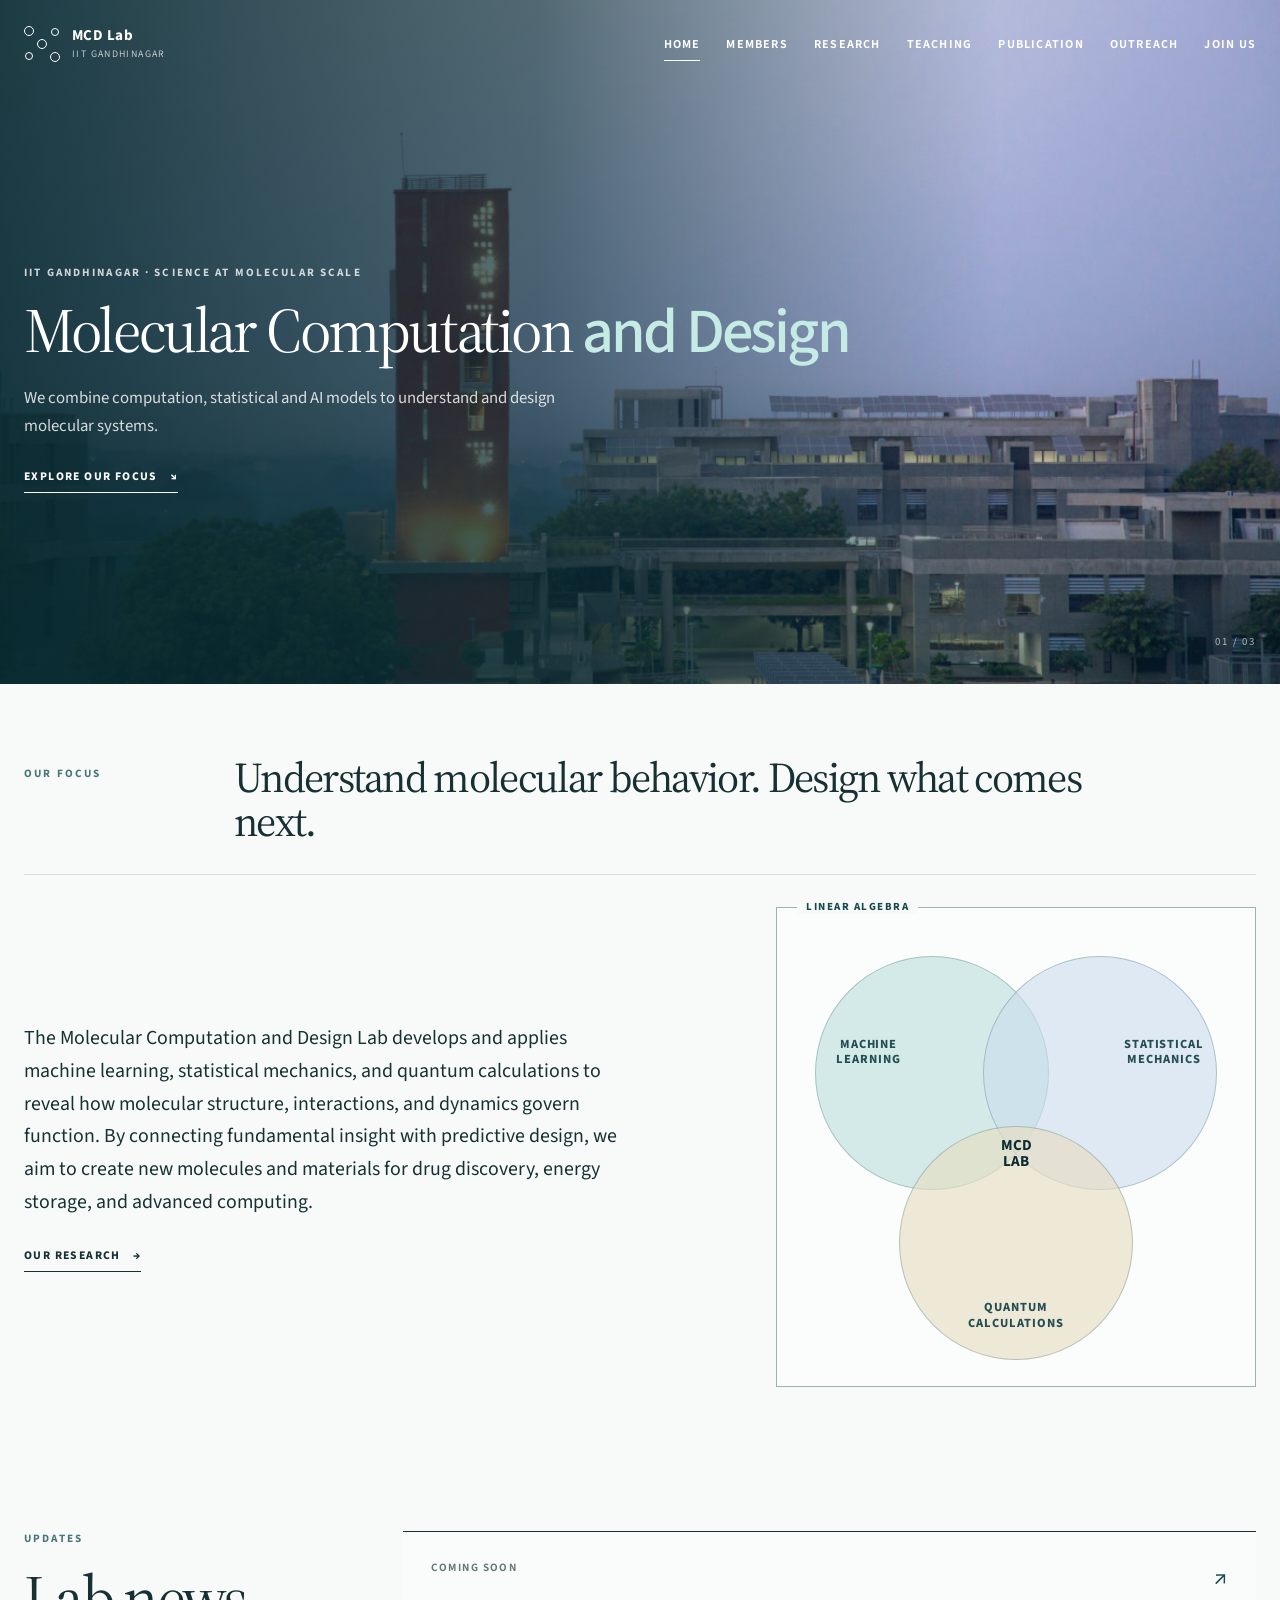
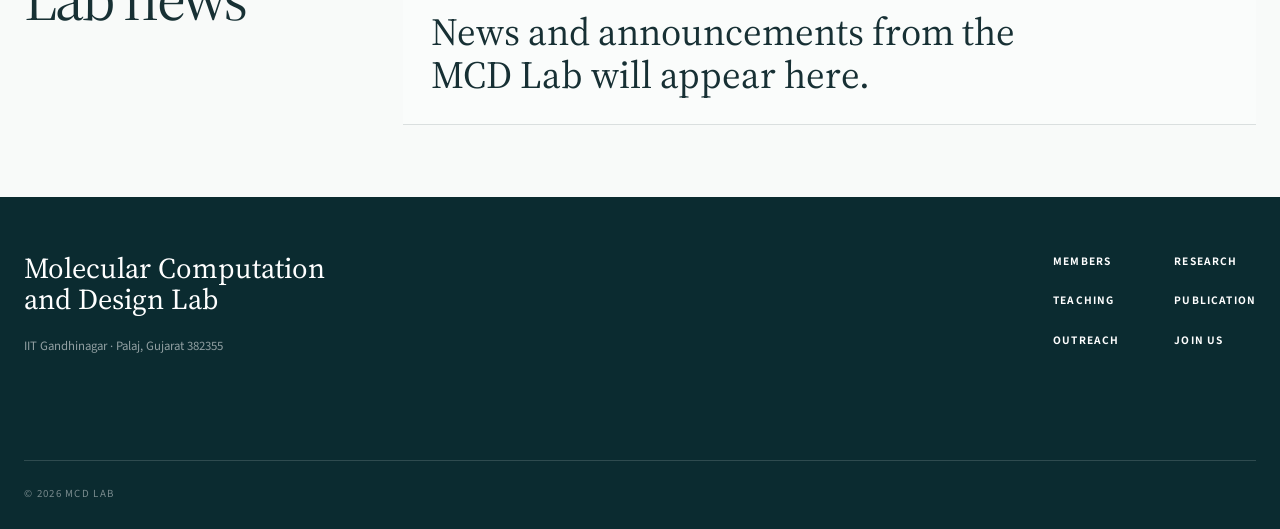
==== commit 21df729d: "Add publications, outreach, and recruitment content Refresh the homepage layout, organize publicatio" ====
--- a/index.html
+++ b/index.html
@@ -37,6 +37,7 @@
           <a href="teaching.html">Teaching</a>
           <a href="publication.html">Publication</a>
           <a href="outreach.html">Outreach</a>
+          <a href="join-us.html">Join Us</a>
         </nav>
       </div>
     </header>
@@ -45,10 +46,9 @@
       <section class="hero" aria-labelledby="hero-title">
         <div class="hero-image" role="img" aria-label="Aerial view of the IIT Gandhinagar campus"></div>
         <div class="hero-shade"></div>
-        <div class="hero-grid" aria-hidden="true"></div>
         <div class="hero-content page-shell">
           <p class="eyebrow">IIT Gandhinagar · Science at molecular scale</p>
-          <h1 id="hero-title">Molecular<br>Computation<br><em>and Design</em></h1>
+          <h1 id="hero-title">Molecular Computation <em>and Design</em></h1>
           <p class="hero-intro">We combine computation, statistical and AI models to understand and design molecular systems.</p>
           <a class="text-link hero-link" href="#focus">Explore our focus <span aria-hidden="true">↘</span></a>
         </div>
@@ -56,43 +56,28 @@
       </section>
 
       <section id="focus" class="focus-section section-pad">
-        <div class="page-shell focus-grid">
-          <div class="section-heading">
+        <div class="page-shell focus-layout">
+          <div class="focus-header">
             <p class="kicker">Our focus</p>
-            <h2>Understanding molecular processes and designing new materials and molecules.</h2>
+            <h2>Understand molecular behavior. Design what comes next.</h2>
           </div>
-          <div class="focus-copy">
-            <p class="lead">The Molecular Computation and Design Lab develops and applies machine learning, statistical mechanics, and quantum calculations to reveal how molecular structure, interactions, and dynamics govern function. By connecting fundamental insight with predictive design, we aim to create new molecules and materials for drug discovery, energy storage, and advanced computing.</p>
-            <div class="venn" role="img" aria-label="MCD Lab at the intersection of machine learning, statistical mechanics, and quantum calculations">
-              <span class="venn-circle venn-ml">Machine<br>learning</span>
-              <span class="venn-circle venn-sm">Statistical<br>mechanics</span>
-              <span class="venn-circle venn-qc">Quantum<br>calculations</span>
-              <strong class="venn-center">MCD<br>Lab</strong>
+          <div class="focus-grid">
+            <div class="focus-copy">
+              <p class="lead">The Molecular Computation and Design Lab develops and applies machine learning, statistical mechanics, and quantum calculations to reveal how molecular structure, interactions, and dynamics govern function. By connecting fundamental insight with predictive design, we aim to create new molecules and materials for drug discovery, energy storage, and advanced computing.</p>
+              <a class="text-link" href="research.html">Our research <span aria-hidden="true">→</span></a>
             </div>
-            <a class="text-link" href="research.html">Our research <span aria-hidden="true">→</span></a>
-          </div>
-        </div>
-      </section>
-
-      <section class="applications-section">
-        <div class="page-shell">
-          <div class="application-title">
-            <p class="kicker light">Where we work</p>
-            <h2>From molecular insight to real-world impact.</h2>
-          </div>
-          <div class="application-list">
-            <article>
-              <h3>Drug discovery</h3>
-              <p>Understanding molecular recognition and dynamics to guide better therapeutic design.</p>
-            </article>
-            <article>
-              <h3>Energy storage</h3>
-              <p>Connecting molecular behavior to materials and interfaces for future energy technologies.</p>
-            </article>
-            <article>
-              <h3>Advanced computing</h3>
-              <p>Exploring molecular processes relevant to emerging computing concepts and devices.</p>
-            </article>
+            <div class="venn-frame" role="img" aria-label="Linear algebra frames the intersection of machine learning, statistical mechanics, and quantum calculations at the MCD Lab">
+              <span class="venn-frame-label">Linear Algebra</span>
+              <div class="venn" aria-hidden="true">
+                <span class="venn-circle venn-ml"></span>
+                <span class="venn-circle venn-sm"></span>
+                <span class="venn-circle venn-qc"></span>
+                <span class="venn-label venn-label-ml">Machine<br>learning</span>
+                <span class="venn-label venn-label-sm">Statistical<br>mechanics</span>
+                <span class="venn-label venn-label-qc">Quantum<br>calculations</span>
+                <strong class="venn-center">MCD<br>Lab</strong>
+              </div>
+            </div>
           </div>
         </div>
       </section>
@@ -113,21 +98,6 @@
         </div>
       </section>
 
-      <section class="affiliation-section">
-        <div class="page-shell affiliation-inner">
-          <p class="kicker">Our home</p>
-          <div class="affiliation-identity">
-            <a class="iitgn-logo-wrap" href="https://iitgn.ac.in/" target="_blank" rel="noopener noreferrer" aria-label="Visit the IIT Gandhinagar website">
-              <img src="IITGN_Logo.svg" alt="Indian Institute of Technology Gandhinagar">
-            </a>
-            <div>
-              <h2>Indian Institute of Technology Gandhinagar</h2>
-              <p>The MCD Lab is based at IIT Gandhinagar in Palaj, Gujarat, India.</p>
-              <a class="text-link" href="https://iitgn.ac.in/" target="_blank" rel="noopener noreferrer">Visit IITGN <span aria-hidden="true">↗</span></a>
-            </div>
-          </div>
-        </div>
-      </section>
     </main>
 
     <footer class="site-footer">
@@ -142,6 +112,7 @@
           <a href="teaching.html">Teaching</a>
           <a href="publication.html">Publication</a>
           <a href="outreach.html">Outreach</a>
+          <a href="join-us.html">Join Us</a>
         </nav>
         <p class="copyright">© <span data-year></span> MCD Lab</p>
       </div>
--- a/styles.css
+++ b/styles.css
@@ -1,3 +1,5 @@
+@import url("https://fonts.googleapis.com/css2?family=Source+Sans+3:wght@400;500;600;700&family=Source+Serif+4:opsz,wght@8..60,400;8..60,500&display=swap");
+
 :root {
   --forest: #174a4e;
   --forest-deep: #0b2b30;
@@ -8,9 +10,9 @@
   --muted: #637578;
   --line: rgba(23, 48, 52, 0.14);
   --white: #ffffff;
-  --display: Georgia, "Times New Roman", serif;
-  --sans: Inter, ui-sans-serif, -apple-system, BlinkMacSystemFont, "Segoe UI", sans-serif;
-  --shell: min(1180px, calc(100vw - 80px));
+  --display: "Source Serif 4", Georgia, "Times New Roman", serif;
+  --sans: "Source Sans 3", Inter, ui-sans-serif, -apple-system, BlinkMacSystemFont, "Segoe UI", sans-serif;
+  --shell: min(1320px, calc(100vw - 48px));
 }
 
 * { box-sizing: border-box; }
@@ -26,7 +28,7 @@
 a { color: inherit; }
 button { font: inherit; }
 .page-shell { width: var(--shell); margin-inline: auto; }
-.section-pad { padding: 88px 0; }
+.section-pad { padding: 72px 0; }
 .sr-only {
   position: absolute;
   width: 1px;
@@ -103,7 +105,7 @@
 .brand-copy { display: grid; line-height: 1.05; }
 .brand-copy strong { font-size: .94rem; letter-spacing: .03em; }
 .brand-copy small { margin-top: 5px; font-size: .62rem; letter-spacing: .14em; text-transform: uppercase; opacity: .72; }
-.primary-nav { display: flex; align-items: center; gap: 30px; }
+.primary-nav { display: flex; align-items: center; gap: 26px; }
 .primary-nav a {
   position: relative;
   padding: 10px 0;
@@ -130,16 +132,15 @@
 
 .hero {
   position: relative;
-  min-height: 650px;
-  height: 88svh;
-  max-height: 840px;
+  min-height: 580px;
+  height: 76svh;
+  max-height: 720px;
   overflow: hidden;
   color: var(--white);
   background: var(--forest);
 }
 .hero-image,
-.hero-shade,
-.hero-grid { position: absolute; inset: 0; }
+.hero-shade { position: absolute; inset: 0; }
 .hero-image {
   background: url("IITGN_picture.jpg") 58% 50% / cover no-repeat;
   transform: scale(1.01);
@@ -148,12 +149,6 @@
   background:
     linear-gradient(90deg, rgba(8, 43, 48, .90) 0%, rgba(8, 43, 48, .67) 42%, rgba(8, 43, 48, .16) 78%),
     linear-gradient(0deg, rgba(8, 43, 48, .43), transparent 45%);
-}
-.hero-grid {
-  width: var(--shell);
-  margin-inline: auto;
-  border-inline: 1px solid rgba(255, 255, 255, .13);
-  background: linear-gradient(90deg, transparent calc(50% - .5px), rgba(255,255,255,.12) 50%, transparent calc(50% + .5px));
 }
 .hero-content {
   position: relative;
@@ -166,7 +161,7 @@
 }
 .eyebrow,
 .kicker {
-  margin: 0 0 25px;
+  margin: 0 0 20px;
   font-size: .7rem;
   font-weight: 700;
   letter-spacing: .19em;
@@ -174,23 +169,23 @@
 }
 .eyebrow { color: rgba(255, 255, 255, .78); }
 .hero h1 {
-  max-width: 880px;
-  margin: 0;
-  font-family: var(--display);
-  font-size: clamp(4.2rem, 8.2vw, 7.8rem);
-  font-weight: 400;
-  line-height: .82;
-  letter-spacing: -.055em;
+  margin: 0;
+  font-family: var(--display);
+  font-size: clamp(3rem, 4.9vw, 4.4rem);
+  font-weight: 400;
+  line-height: .96;
+  letter-spacing: -.045em;
+  white-space: nowrap;
 }
 .hero h1 em {
   color: var(--lime);
-  font-family: "Helvetica Neue", Helvetica, Arial, sans-serif;
+  font-family: var(--sans);
   font-style: normal;
   font-weight: 500;
 }
 .hero-intro {
   max-width: 600px;
-  margin: 28px 0 0;
+  margin: 22px 0 0;
   font-size: 1.05rem;
   line-height: 1.65;
   color: rgba(255,255,255,.82);
@@ -200,7 +195,7 @@
   align-items: center;
   gap: 12px;
   width: fit-content;
-  margin-top: 35px;
+  margin-top: 28px;
   padding-bottom: 7px;
   border-bottom: 1px solid currentColor;
   font-size: .73rem;
@@ -214,14 +209,39 @@
 .hero-index {
   position: absolute;
   z-index: 2;
-  right: max(40px, calc((100vw - 1180px) / 2));
+  right: max(24px, calc((100vw - 1320px) / 2));
   bottom: 35px;
   font-size: .68rem;
   letter-spacing: .17em;
   color: rgba(255,255,255,.65);
 }
 
-.focus-grid { display: grid; grid-template-columns: .82fr 1.18fr; gap: 80px; }
+.focus-section { background: var(--paper); }
+.focus-layout { display: grid; gap: 30px; }
+.focus-header {
+  display: grid;
+  grid-template-columns: 170px 1fr;
+  gap: 40px;
+  align-items: start;
+}
+.focus-header .kicker { margin: 10px 0 0; }
+.focus-header h2 {
+  max-width: 920px;
+  margin: 0;
+  font-family: var(--display);
+  font-size: clamp(2.1rem, 3.3vw, 3.25rem);
+  font-weight: 400;
+  line-height: 1.04;
+  letter-spacing: -.04em;
+}
+.focus-grid {
+  display: grid;
+  grid-template-columns: minmax(0, 1fr) minmax(380px, .9fr);
+  gap: clamp(44px, 6vw, 88px);
+  align-items: center;
+  padding-top: 32px;
+  border-top: 1px solid var(--line);
+}
 .kicker { color: #477579; }
 .kicker.light { color: #437176; }
 .section-heading h2,
@@ -234,38 +254,62 @@
   line-height: .99;
   letter-spacing: -.045em;
 }
-.section-heading h2 { font-size: clamp(2.35rem, 4.1vw, 3.8rem); line-height: 1.04; }
-.focus-copy { padding-top: 22px; }
+.section-heading h2 { font-size: clamp(2.05rem, 3.2vw, 3rem); line-height: 1.08; }
+.focus-copy { max-width: 680px; padding: 0; }
 .lead { margin: 0; font-size: clamp(1.08rem, 1.55vw, 1.35rem); line-height: 1.65; }
+.venn-frame {
+  position: relative;
+  width: min(100%, 480px);
+  aspect-ratio: 1;
+  margin-left: auto;
+  border: 1px solid rgba(23, 74, 78, .42);
+  background: rgba(255,255,255,.4);
+}
+.venn-frame-label {
+  position: absolute;
+  z-index: 4;
+  top: -9px;
+  left: 20px;
+  padding: 0 9px;
+  background: var(--paper);
+  color: var(--forest);
+  font-size: .68rem;
+  font-weight: 750;
+  letter-spacing: .14em;
+  text-transform: uppercase;
+}
 .venn {
-  position: relative;
-  width: min(100%, 450px);
-  aspect-ratio: 1.34;
-  margin: 38px auto 0;
+  position: absolute;
+  inset: 48px 30px 26px;
 }
 .venn-circle {
   position: absolute;
-  display: grid;
-  width: 52%;
+  width: 56%;
   aspect-ratio: 1;
-  place-items: center;
   border: 1px solid rgba(23, 74, 78, .25);
   border-radius: 50%;
+}
+.venn-ml { top: 0; left: 2%; background: rgba(190, 225, 221, .65); }
+.venn-sm { top: 0; right: 2%; background: rgba(203, 222, 238, .62); }
+.venn-qc { right: 22%; bottom: 0; background: rgba(231, 221, 196, .65); }
+.venn-label {
+  position: absolute;
+  z-index: 2;
   color: #244e52;
-  font-size: clamp(.68rem, 1.15vw, .83rem);
+  font-size: clamp(.64rem, 1vw, .78rem);
   font-weight: 750;
-  letter-spacing: .08em;
-  line-height: 1.35;
+  letter-spacing: .075em;
+  line-height: 1.25;
   text-align: center;
   text-transform: uppercase;
 }
-.venn-ml { top: 0; left: 6%; background: rgba(190, 225, 221, .65); }
-.venn-sm { top: 0; right: 6%; background: rgba(203, 222, 238, .62); }
-.venn-qc { right: 24%; bottom: 0; background: rgba(231, 221, 196, .65); }
+.venn-label-ml { top: 20%; left: 7%; }
+.venn-label-sm { top: 20%; right: 5%; }
+.venn-label-qc { bottom: 7%; left: 50%; transform: translateX(-50%); }
 .venn-center {
   position: absolute;
-  z-index: 2;
-  top: 43%;
+  z-index: 3;
+  top: 49%;
   left: 50%;
   color: var(--forest-deep);
   font-size: clamp(.78rem, 1.3vw, .95rem);
@@ -275,9 +319,9 @@
   transform: translate(-50%, -50%);
 }
 
-.applications-section { padding: 72px 0; background: var(--sage); color: var(--ink); }
-.application-title { max-width: 720px; margin-bottom: 42px; }
-.application-title h2 { margin: 0; font-family: var(--display); font-size: clamp(2.1rem, 3.8vw, 3.35rem); font-weight: 400; line-height: 1.02; letter-spacing: -.04em; }
+.applications-section { padding: 64px 0; background: var(--sage); color: var(--ink); }
+.application-title { max-width: none; margin-bottom: 36px; }
+.application-title h2 { margin: 0; font-family: var(--display); font-size: clamp(2.1rem, 3.3vw, 3.15rem); font-weight: 400; line-height: 1.02; letter-spacing: -.04em; white-space: nowrap; }
 .application-list { display: grid; grid-template-columns: repeat(3, 1fr); border-top: 1px solid var(--line); }
 .application-list article { min-height: 175px; padding: 26px 34px 15px 0; border-right: 1px solid var(--line); }
 .application-list article:not(:first-child) { padding-left: 40px; }
@@ -285,7 +329,7 @@
 .application-list h3 { margin: 0 0 13px; font-family: var(--display); font-size: 1.55rem; font-weight: 400; }
 .application-list p { max-width: 300px; margin: 0; color: var(--muted); font-size: .92rem; line-height: 1.55; }
 
-.news-grid { display: grid; grid-template-columns: .65fr 1.35fr; gap: 90px; align-items: start; }
+.news-grid { display: grid; grid-template-columns: .55fr 1.45fr; gap: 56px; align-items: start; }
 .news-card {
   display: flex;
   justify-content: space-between;
@@ -336,6 +380,304 @@
 .placeholder-label { margin: 0; color: #47705d; font-size: .7rem; font-weight: 700; letter-spacing: .18em; text-transform: uppercase; }
 .placeholder-content { border-top: 1px solid var(--ink); padding-top: 45px; }
 .placeholder-content p { max-width: 480px; margin: 35px 0 0; color: var(--muted); font-size: 1.05rem; line-height: 1.7; }
+
+.publication-page { background: var(--paper); }
+.publication-hero { padding: 160px 0 66px; background: var(--sage); }
+.publication-heading {
+  display: grid;
+  grid-template-columns: 170px 1fr;
+  gap: 40px;
+  align-items: start;
+}
+.publication-heading > .placeholder-label { padding-top: 13px; }
+.publication-intro {
+  display: grid;
+  grid-template-columns: minmax(0, 1.15fr) minmax(280px, .65fr);
+  gap: 60px;
+  align-items: end;
+}
+.publication-intro h1 {
+  margin: 0;
+  font-family: var(--display);
+  font-size: clamp(3.4rem, 6.4vw, 6.3rem);
+  font-weight: 400;
+  line-height: .9;
+  letter-spacing: -.055em;
+}
+.publication-intro p { max-width: 480px; margin: 0; color: var(--muted); font-size: 1rem; line-height: 1.65; }
+.profile-links { display: flex; flex-wrap: wrap; gap: 0 24px; }
+.scholar-link {
+  display: inline-flex;
+  align-items: center;
+  gap: 10px;
+  margin-top: 22px;
+  padding-bottom: 6px;
+  border-bottom: 1px solid currentColor;
+  color: var(--forest);
+  font-size: .72rem;
+  font-weight: 750;
+  letter-spacing: .11em;
+  text-decoration: none;
+  text-transform: uppercase;
+}
+.publication-section { padding: 68px 0 92px; }
+.publication-year {
+  display: grid;
+  grid-template-columns: 150px minmax(0, 1fr);
+  gap: 40px;
+  align-items: start;
+}
+.publication-year + .publication-year { margin-top: 58px; }
+.publication-year > h2 { margin: -7px 0 0; font-family: var(--display); font-size: clamp(2.25rem, 3.7vw, 3.5rem); font-weight: 400; line-height: 1; letter-spacing: -.04em; }
+.publication-list { margin: 0; padding: 0; list-style: none; border-top: 1px solid var(--ink); }
+.publication-list > li { border-bottom: 1px solid var(--line); }
+.publication-item {
+  display: grid;
+  grid-template-columns: 40px minmax(0, 1fr);
+  gap: 24px;
+  padding: 25px 0 27px;
+  align-items: start;
+}
+.publication-number { color: var(--muted); font-size: .7rem; font-weight: 650; letter-spacing: .08em; }
+.publication-venue {
+  margin: 0 0 10px;
+  color: var(--forest);
+  font-size: .68rem;
+  font-weight: 750;
+  letter-spacing: .1em;
+  line-height: 1.45;
+  text-transform: uppercase;
+}
+.publication-item h3 { max-width: 980px; margin: 0; font-family: var(--display); font-size: clamp(1.25rem, 1.9vw, 1.72rem); font-weight: 400; line-height: 1.18; letter-spacing: -.02em; }
+.publication-item h3 a { text-decoration: none; text-decoration-thickness: 1px; text-underline-offset: 4px; }
+.publication-item h3 a:hover,
+.publication-item h3 a:focus-visible { text-decoration: underline; }
+.publication-authors { margin: 12px 0 0; color: var(--muted); font-size: .9rem; line-height: 1.55; }
+
+.teaching-hero {
+  min-height: calc(100svh - 120px);
+  padding: 160px 0 85px;
+  background: var(--paper);
+}
+.teaching-layout { display: grid; gap: 55px; }
+.teaching-intro {
+  display: grid;
+  grid-template-columns: .65fr 1fr;
+  gap: 24px 70px;
+  align-items: end;
+}
+.teaching-intro .placeholder-label { align-self: start; padding-top: 12px; }
+.teaching-intro h1 {
+  margin: 0;
+  font-family: var(--display);
+  font-size: clamp(3.2rem, 6vw, 5.8rem);
+  font-weight: 400;
+  line-height: .95;
+  letter-spacing: -.05em;
+}
+.teaching-intro > p:last-child {
+  grid-column: 2;
+  max-width: 600px;
+  margin: 0;
+  color: var(--muted);
+  font-size: 1.02rem;
+  line-height: 1.65;
+}
+.course-card {
+  display: grid;
+  grid-template-columns: .65fr 1.35fr;
+  border-top: 1px solid var(--ink);
+  border-bottom: 1px solid var(--line);
+  background: var(--white);
+}
+.course-meta { padding: 30px 40px 30px 0; border-right: 1px solid var(--line); }
+.course-meta p {
+  margin: 0 0 12px;
+  color: var(--forest);
+  font-size: .74rem;
+  font-weight: 750;
+  letter-spacing: .13em;
+  text-transform: uppercase;
+}
+.course-meta span { color: var(--muted); font-size: .78rem; letter-spacing: .08em; text-transform: uppercase; }
+.course-content { padding: 30px 0 34px 42px; }
+.course-code { margin: 0 0 10px; color: var(--forest); font-size: .75rem; font-weight: 750; letter-spacing: .13em; text-transform: uppercase; }
+.course-content h2 { margin: 0; font-family: var(--display); font-size: clamp(2rem, 3.5vw, 3rem); font-weight: 400; line-height: 1; letter-spacing: -.035em; }
+.course-summary { max-width: 760px; margin: 20px 0 0; color: var(--muted); font-size: 1rem; line-height: 1.65; }
+.course-topics { display: grid; grid-template-columns: repeat(2, 1fr); gap: 0 24px; margin-top: 26px; border-top: 1px solid var(--line); }
+.course-topics span { padding: 13px 0; border-bottom: 1px solid var(--line); color: #39565a; font-size: .82rem; line-height: 1.4; }
+
+.outreach-hero {
+  padding: 160px 0 92px;
+  background: var(--paper);
+}
+.outreach-layout { display: grid; gap: 54px; }
+.outreach-intro {
+  display: grid;
+  grid-template-columns: .65fr 1.35fr;
+  gap: 70px;
+  align-items: end;
+}
+.outreach-intro .placeholder-label { align-self: start; padding-top: 12px; }
+.outreach-intro h1 {
+  margin: 0;
+  font-family: var(--display);
+  font-size: clamp(3.2rem, 6vw, 5.8rem);
+  font-weight: 400;
+  line-height: .95;
+  letter-spacing: -.05em;
+}
+.outreach-feature { border-top: 1px solid var(--ink); }
+.outreach-feature-heading {
+  display: grid;
+  grid-template-columns: .65fr 1.35fr;
+  border-bottom: 1px solid var(--line);
+}
+.outreach-meta {
+  padding: 30px 40px 30px 0;
+  border-right: 1px solid var(--line);
+}
+.outreach-meta p,
+.outreach-year {
+  margin: 0 0 12px;
+  color: var(--forest);
+  font-size: .74rem;
+  font-weight: 750;
+  letter-spacing: .13em;
+  text-transform: uppercase;
+}
+.outreach-meta time { color: var(--muted); font-size: .78rem; letter-spacing: .08em; text-transform: uppercase; }
+.outreach-copy { padding: 30px 0 36px 42px; }
+.outreach-copy h2 {
+  max-width: 850px;
+  margin: 0;
+  font-family: var(--display);
+  font-size: clamp(2rem, 3.5vw, 3.2rem);
+  font-weight: 400;
+  line-height: 1.02;
+  letter-spacing: -.035em;
+}
+.outreach-copy > p:last-child { max-width: 830px; margin: 22px 0 0; color: var(--muted); font-size: 1rem; line-height: 1.7; }
+.outreach-photo { margin: 34px 0 0; }
+.outreach-photo img {
+  width: 100%;
+  height: auto;
+  background: var(--sage);
+}
+.outreach-photo figcaption {
+  margin-top: 12px;
+  color: var(--muted);
+  font-size: .7rem;
+  font-weight: 600;
+  letter-spacing: .09em;
+  text-transform: uppercase;
+}
+
+.join-hero {
+  min-height: calc(100svh - 120px);
+  padding: 160px 0 92px;
+  background: var(--paper);
+}
+.join-layout { display: grid; gap: 54px; }
+.join-intro {
+  display: grid;
+  grid-template-columns: .65fr 1.35fr;
+  gap: 70px;
+  align-items: start;
+}
+.join-intro .placeholder-label { padding-top: 12px; }
+.join-intro h1 {
+  margin: 0;
+  font-family: var(--display);
+  font-size: clamp(3.2rem, 6vw, 5.8rem);
+  font-weight: 400;
+  line-height: .95;
+  letter-spacing: -.05em;
+}
+.join-intro > div > p { max-width: 650px; margin: 22px 0 0; color: var(--muted); font-size: 1.02rem; line-height: 1.65; }
+.opportunity-list { border-top: 1px solid var(--ink); }
+.opportunity-card {
+  display: grid;
+  grid-template-columns: .65fr 1.35fr;
+  border-bottom: 1px solid var(--line);
+  background: var(--white);
+}
+.opportunity-meta {
+  display: flex;
+  justify-content: space-between;
+  gap: 30px;
+  padding: 32px 40px 32px 0;
+  border-right: 1px solid var(--line);
+}
+.opportunity-meta span { color: var(--muted); font-size: .7rem; font-weight: 650; letter-spacing: .08em; }
+.opportunity-meta p,
+.opportunity-type {
+  margin: 0;
+  color: var(--forest);
+  font-size: .72rem;
+  font-weight: 750;
+  letter-spacing: .12em;
+  text-transform: uppercase;
+}
+.opportunity-copy { padding: 32px 0 38px 42px; }
+.opportunity-copy h2 {
+  margin: 12px 0 0;
+  font-family: var(--display);
+  font-size: clamp(2rem, 3.5vw, 3rem);
+  font-weight: 400;
+  line-height: 1;
+  letter-spacing: -.035em;
+}
+.opportunity-copy > p:last-child { max-width: 800px; margin: 20px 0 0; color: var(--muted); font-size: 1rem; line-height: 1.68; }
+
+.members-hero {
+  min-height: calc(100svh - 120px);
+  padding: 160px 0 90px;
+  background: var(--paper);
+}
+.members-layout { display: grid; gap: 55px; }
+.members-intro {
+  display: grid;
+  grid-template-columns: .65fr 1.35fr;
+  gap: 70px;
+  align-items: end;
+}
+.members-intro .placeholder-label { align-self: start; padding-top: 12px; }
+.members-intro h1 {
+  margin: 0;
+  font-family: var(--display);
+  font-size: clamp(3.2rem, 6vw, 5.8rem);
+  font-weight: 400;
+  line-height: .95;
+  letter-spacing: -.05em;
+}
+.member-profile {
+  display: grid;
+  grid-template-columns: minmax(240px, 330px) 1fr;
+  gap: clamp(50px, 7vw, 100px);
+  padding-top: 44px;
+  border-top: 1px solid var(--ink);
+}
+.member-photo {
+  width: min(100%, 310px);
+  aspect-ratio: 1;
+  overflow: hidden;
+  border: 8px solid var(--white);
+  border-radius: 50%;
+  box-shadow: 0 18px 50px rgba(23, 48, 52, .12);
+}
+.member-photo img { width: 100%; height: 100%; object-fit: cover; object-position: 50% 52%; }
+.member-copy { max-width: 760px; }
+.member-role,
+.member-position { color: var(--forest); font-size: .74rem; font-weight: 750; letter-spacing: .12em; line-height: 1.55; text-transform: uppercase; }
+.member-role { margin: 0 0 14px; }
+.member-copy h2 { margin: 0; font-family: var(--display); font-size: clamp(2.5rem, 4.8vw, 4.4rem); font-weight: 400; line-height: .98; letter-spacing: -.045em; }
+.member-position { margin: 18px 0 0; }
+.member-bio { margin-top: 30px; padding-top: 25px; border-top: 1px solid var(--line); }
+.member-bio p { margin: 0; color: var(--muted); font-size: 1rem; line-height: 1.72; }
+.member-bio p + p { margin-top: 16px; }
+.member-focus { display: flex; flex-wrap: wrap; gap: 8px; margin-top: 26px; }
+.member-focus span { padding: 8px 12px; border: 1px solid var(--line); border-radius: 999px; color: #39565a; font-size: .72rem; font-weight: 700; letter-spacing: .07em; text-transform: uppercase; }
 
 @media (max-width: 980px) {
   :root { --shell: min(100% - 48px, 760px); }
@@ -374,13 +716,35 @@
   }
   .primary-nav.open { visibility: visible; opacity: 1; transform: translateY(0); }
   .primary-nav a { font-family: var(--display); font-size: clamp(2rem, 7vw, 3rem); font-weight: 400; letter-spacing: -.02em; text-transform: none; }
-  .hero { min-height: 680px; }
-  .hero h1 { font-size: clamp(4rem, 12vw, 6.4rem); }
-  .hero-grid { background: none; }
+  .hero { min-height: 600px; height: 78svh; }
+  .hero h1 { font-size: clamp(3.5rem, 9vw, 5rem); white-space: normal; }
+  .focus-header { grid-template-columns: 1fr; gap: 14px; }
+  .focus-header .kicker { margin-top: 0; }
   .focus-grid,
   .news-grid,
   .placeholder-inner { grid-template-columns: 1fr; gap: 55px; }
+  .venn-frame { margin-inline: auto; }
+  .publication-heading { grid-template-columns: 1fr; gap: 24px; }
+  .publication-heading > .placeholder-label { padding-top: 0; }
+  .publication-intro { grid-template-columns: 1fr; gap: 30px; }
+  .publication-year { grid-template-columns: 105px minmax(0, 1fr); gap: 26px; }
+  .teaching-intro { grid-template-columns: 1fr; gap: 18px; }
+  .teaching-intro > p:last-child { grid-column: 1; }
+  .course-card { grid-template-columns: 1fr; }
+  .course-meta { padding: 24px 0; border-right: 0; border-bottom: 1px solid var(--line); }
+  .course-content { padding: 28px 0 32px; }
+  .outreach-intro { grid-template-columns: 1fr; gap: 18px; }
+  .outreach-feature-heading { grid-template-columns: 1fr; }
+  .outreach-meta { padding: 24px 0; border-right: 0; border-bottom: 1px solid var(--line); }
+  .outreach-copy { padding: 28px 0 34px; }
+  .join-intro { grid-template-columns: 1fr; gap: 18px; }
+  .opportunity-card { grid-template-columns: 1fr; }
+  .opportunity-meta { padding: 24px 0; border-right: 0; border-bottom: 1px solid var(--line); }
+  .opportunity-copy { padding: 28px 0 34px; }
+  .members-intro { grid-template-columns: 1fr; gap: 18px; }
+  .member-profile { grid-template-columns: 240px 1fr; gap: 45px; }
   .focus-copy { padding-top: 0; }
+  .application-title h2 { white-space: normal; }
   .application-list { grid-template-columns: 1fr; }
   .application-list article,
   .application-list article:not(:first-child) { min-height: auto; padding: 25px 0; border-right: 0; border-bottom: 1px solid var(--line); }
@@ -393,14 +757,15 @@
   .section-pad,
   .applications-section { padding: 68px 0; }
   .brand-copy small { display: none; }
-  .hero { min-height: 620px; height: 86svh; }
+  .hero { min-height: 560px; height: 76svh; }
   .hero-image { background-position: 65% 50%; }
   .hero-shade { background: linear-gradient(90deg, rgba(5,30,23,.93), rgba(5,30,23,.6)); }
   .hero-content { padding-top: 65px; }
-  .hero h1 { font-size: clamp(3.45rem, 17vw, 5rem); line-height: .86; }
+  .hero h1 { font-size: clamp(3rem, 13.5vw, 4.2rem); line-height: .9; }
   .hero-intro { font-size: .96rem; }
   .hero-index { display: none; }
-  .venn { width: min(100%, 360px); margin-top: 30px; }
+  .focus-grid { gap: 38px; }
+  .venn-frame { width: min(100%, 420px); }
   .application-title { margin-bottom: 34px; }
   .news-card { min-height: 190px; padding: 24px 20px; }
   .affiliation-section { padding: 56px 0; }
@@ -410,6 +775,27 @@
   .footer-grid { grid-template-columns: 1fr; gap: 45px; }
   .site-footer nav { grid-template-columns: repeat(2, 1fr); }
   .placeholder-hero { min-height: 80svh; padding: 150px 0 90px; }
+  .publication-hero { padding: 130px 0 54px; }
+  .publication-intro h1 { font-size: clamp(3.2rem, 16vw, 4.7rem); }
+  .publication-section { padding: 48px 0 70px; }
+  .publication-year { grid-template-columns: 1fr; gap: 16px; }
+  .publication-year + .publication-year { margin-top: 46px; }
+  .publication-year > h2 { margin: 0; font-size: 2.4rem; }
+  .publication-item { grid-template-columns: 30px minmax(0, 1fr); gap: 14px; padding: 24px 0; }
+  .publication-item h3 { font-size: 1.28rem; }
+  .teaching-hero { padding: 130px 0 65px; }
+  .teaching-layout { gap: 38px; }
+  .course-topics { grid-template-columns: 1fr; }
+  .outreach-hero { padding: 130px 0 68px; }
+  .outreach-layout { gap: 38px; }
+  .outreach-photo { margin-top: 24px; }
+  .join-hero { padding: 130px 0 68px; }
+  .join-layout { gap: 38px; }
+  .opportunity-meta { gap: 18px; }
+  .members-hero { padding: 130px 0 65px; }
+  .members-layout { gap: 38px; }
+  .member-profile { grid-template-columns: 1fr; gap: 34px; padding-top: 32px; }
+  .member-photo { width: min(74vw, 270px); }
 }
 
 @media (prefers-reduced-motion: reduce) {
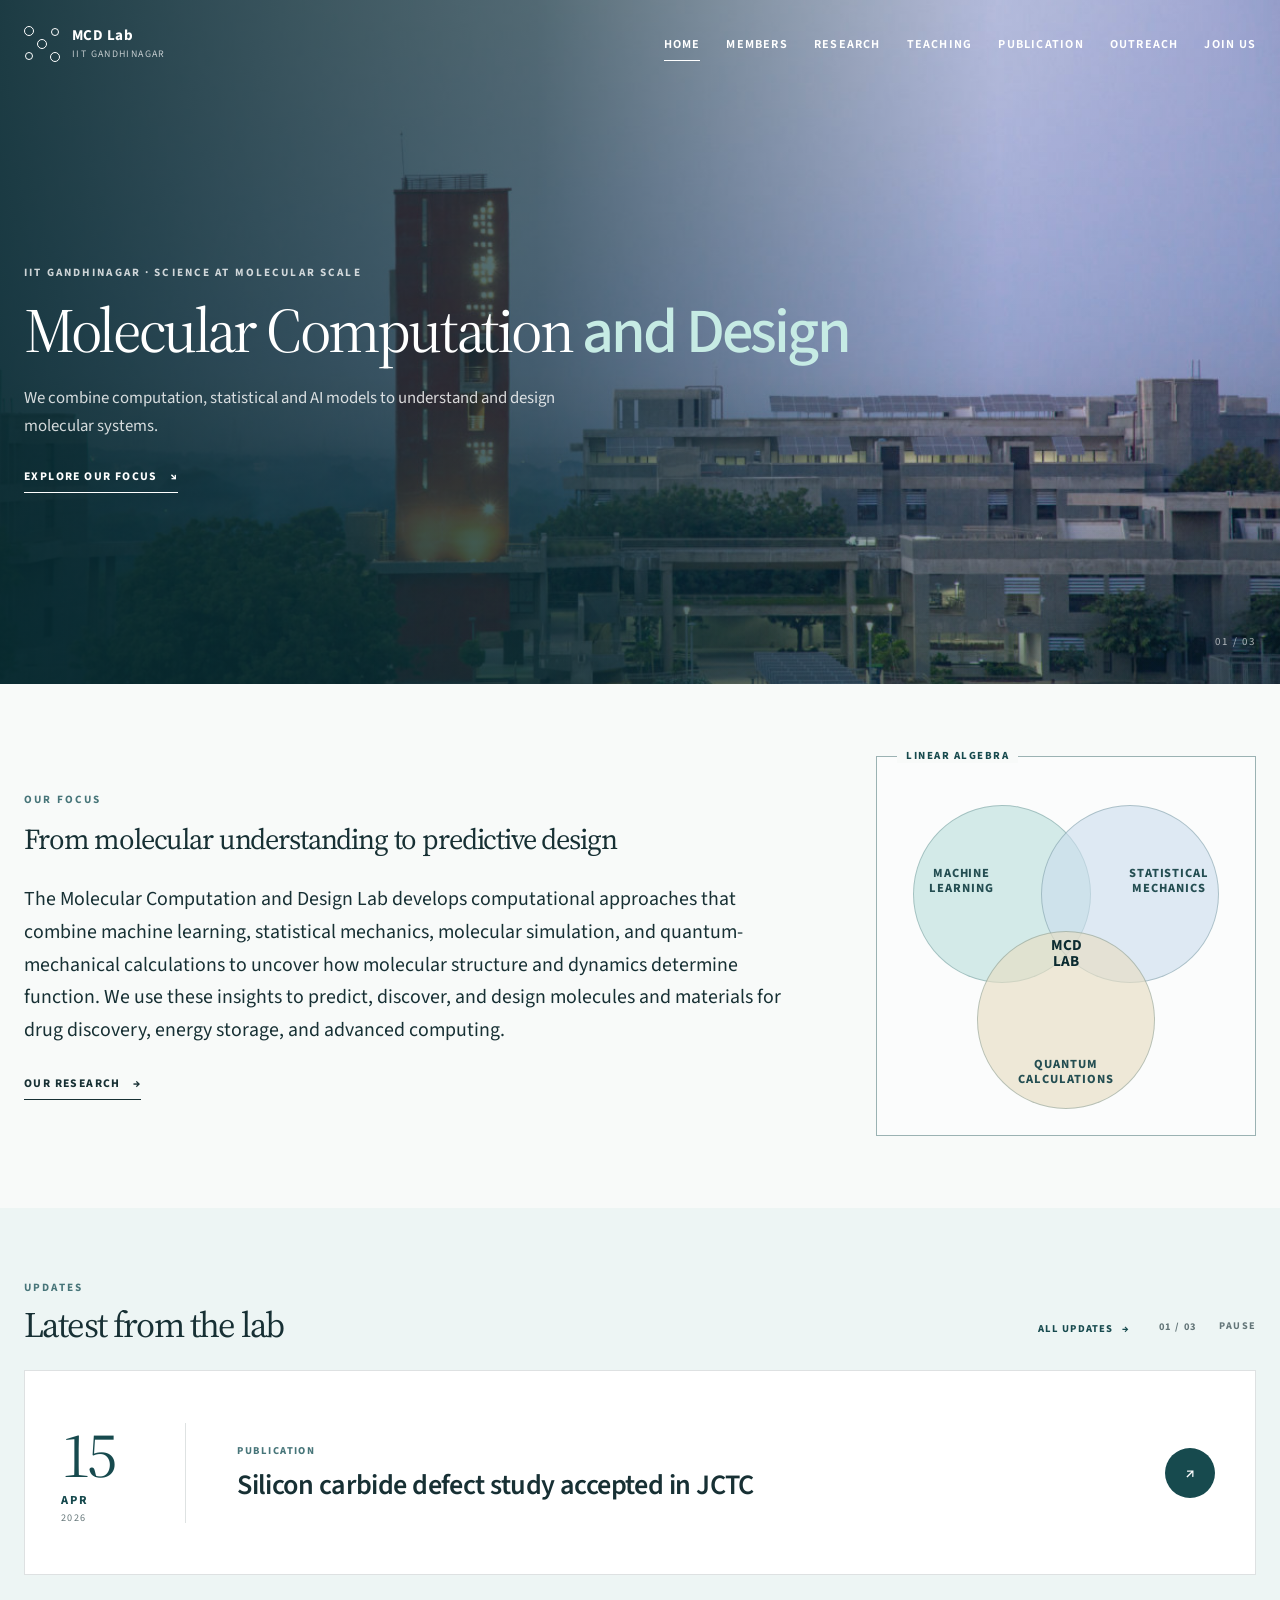
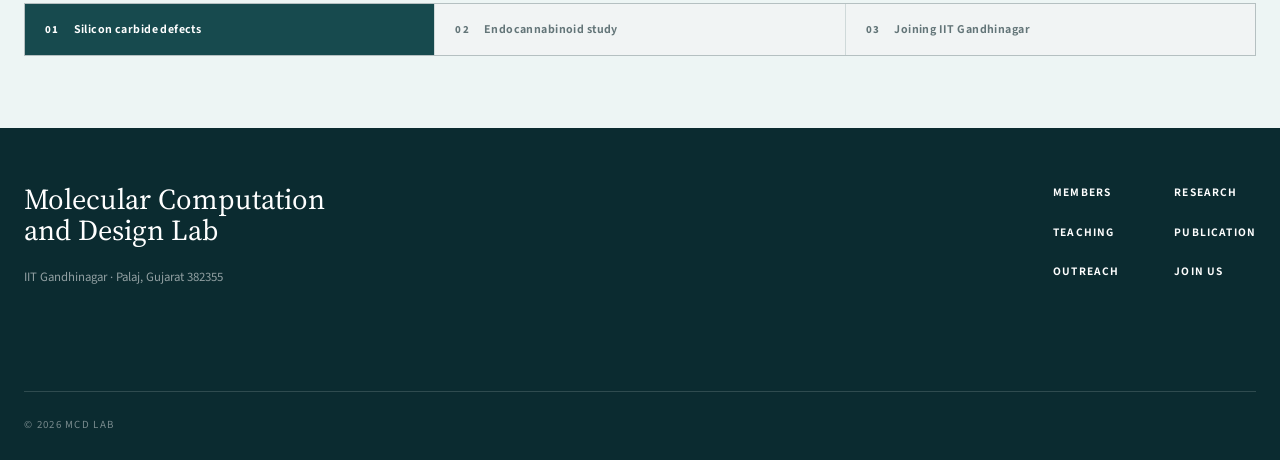
==== commit 3634d123: "Refine site layout and lab updates Add a sustainable updates archive, compact page introductions, re" ====
--- a/index.html
+++ b/index.html
@@ -8,6 +8,7 @@
     <title>Molecular Computation and Design Lab | IIT Gandhinagar</title>
     <link rel="icon" href="IITGN_Logo.svg" type="image/svg+xml">
     <link rel="stylesheet" href="styles.css">
+    <script src="updates-data.js" defer></script>
     <script src="main.js" defer></script>
   </head>
   <body>
@@ -57,13 +58,11 @@
 
       <section id="focus" class="focus-section section-pad">
         <div class="page-shell focus-layout">
-          <div class="focus-header">
-            <p class="kicker">Our focus</p>
-            <h2>Understand molecular behavior. Design what comes next.</h2>
-          </div>
           <div class="focus-grid">
             <div class="focus-copy">
-              <p class="lead">The Molecular Computation and Design Lab develops and applies machine learning, statistical mechanics, and quantum calculations to reveal how molecular structure, interactions, and dynamics govern function. By connecting fundamental insight with predictive design, we aim to create new molecules and materials for drug discovery, energy storage, and advanced computing.</p>
+              <p class="kicker">Our focus</p>
+              <h2>From molecular understanding to predictive design</h2>
+              <p class="lead">The Molecular Computation and Design Lab develops computational approaches that combine machine learning, statistical mechanics, molecular simulation, and quantum-mechanical calculations to uncover how molecular structure and dynamics determine function. We use these insights to predict, discover, and design molecules and materials for drug discovery, energy storage, and advanced computing.</p>
               <a class="text-link" href="research.html">Our research <span aria-hidden="true">→</span></a>
             </div>
             <div class="venn-frame" role="img" aria-label="Linear algebra frames the intersection of machine learning, statistical mechanics, and quantum calculations at the MCD Lab">
@@ -83,18 +82,23 @@
       </section>
 
       <section class="news-section section-pad" aria-labelledby="news-title">
-        <div class="page-shell news-grid">
+        <div class="page-shell news-layout">
           <div class="news-heading">
-            <p class="kicker">Updates</p>
-            <h2 id="news-title">Lab news</h2>
+            <div>
+              <p class="kicker">Updates</p>
+              <h2 id="news-title">Latest from the lab</h2>
+            </div>
+            <div class="news-actions">
+              <a class="news-all-link" href="updates.html">All updates <span aria-hidden="true">→</span></a>
+              <div class="news-controls" hidden>
+                <p aria-live="polite"><span data-news-current>00</span> / <span data-news-total>00</span></p>
+                <button type="button" data-news-toggle aria-label="Pause automatic news rotation">Pause</button>
+              </div>
+            </div>
           </div>
-          <div class="news-card">
-            <div>
-              <p class="news-date">Coming soon</p>
-              <h3>News and announcements from the MCD Lab will appear here.</h3>
-            </div>
-            <span class="news-icon" aria-hidden="true">↗</span>
-          </div>
+          <div class="news-showcase" data-news-showcase></div>
+          <div class="news-tabs" role="tablist" aria-label="Latest lab news" data-news-tabs></div>
+          <noscript><p class="news-noscript">JavaScript is required for the rotating news display. <a href="updates.html">View all updates</a>.</p></noscript>
         </div>
       </section>
 
--- a/styles.css
+++ b/styles.css
@@ -217,30 +217,23 @@
 }
 
 .focus-section { background: var(--paper); }
-.focus-layout { display: grid; gap: 30px; }
-.focus-header {
-  display: grid;
-  grid-template-columns: 170px 1fr;
-  gap: 40px;
-  align-items: start;
-}
-.focus-header .kicker { margin: 10px 0 0; }
-.focus-header h2 {
-  max-width: 920px;
+.focus-layout { display: block; }
+.focus-copy .kicker { margin: 0 0 18px; }
+.focus-copy h2 {
+  max-width: none;
   margin: 0;
   font-family: var(--display);
-  font-size: clamp(2.1rem, 3.3vw, 3.25rem);
+  font-size: clamp(1.8rem, 2.25vw, 2.5rem);
   font-weight: 400;
   line-height: 1.04;
   letter-spacing: -.04em;
+  white-space: nowrap;
 }
 .focus-grid {
   display: grid;
-  grid-template-columns: minmax(0, 1fr) minmax(380px, .9fr);
+  grid-template-columns: minmax(0, 1.35fr) minmax(380px, .65fr);
   gap: clamp(44px, 6vw, 88px);
   align-items: center;
-  padding-top: 32px;
-  border-top: 1px solid var(--line);
 }
 .kicker { color: #477579; }
 .kicker.light { color: #437176; }
@@ -255,7 +248,8 @@
   letter-spacing: -.045em;
 }
 .section-heading h2 { font-size: clamp(2.05rem, 3.2vw, 3rem); line-height: 1.08; }
-.focus-copy { max-width: 680px; padding: 0; }
+.focus-copy { max-width: 820px; padding: 0; }
+.focus-copy .lead { margin-top: 28px; }
 .lead { margin: 0; font-size: clamp(1.08rem, 1.55vw, 1.35rem); line-height: 1.65; }
 .venn-frame {
   position: relative;
@@ -329,19 +323,104 @@
 .application-list h3 { margin: 0 0 13px; font-family: var(--display); font-size: 1.55rem; font-weight: 400; }
 .application-list p { max-width: 300px; margin: 0; color: var(--muted); font-size: .92rem; line-height: 1.55; }
 
-.news-grid { display: grid; grid-template-columns: .55fr 1.45fr; gap: 56px; align-items: start; }
+.news-section { background: var(--sage); }
+.news-layout { display: grid; gap: 28px; }
+.news-heading { display: flex; align-items: end; justify-content: space-between; gap: 32px; }
+.news-heading .kicker { margin-bottom: 12px; }
+.news-heading h2 { font-size: clamp(1.85rem, 2.8vw, 2.7rem); }
+.news-actions { display: flex; align-items: center; gap: 28px; }
+.news-all-link { display: inline-flex; align-items: center; gap: 9px; color: var(--forest); font-size: .66rem; font-weight: 750; letter-spacing: .11em; text-decoration: none; text-transform: uppercase; white-space: nowrap; }
+.news-all-link span { transition: transform .2s ease; }
+.news-all-link:hover span { transform: translateX(3px); }
+.news-tabs { display: grid; grid-template-columns: repeat(var(--news-tab-count, 3), minmax(0, 1fr)); gap: 1px; border: 1px solid var(--line); background: var(--line); }
+.news-tab {
+  display: flex;
+  align-items: center;
+  gap: 14px;
+  min-width: 0;
+  padding: 17px 20px;
+  border: 0;
+  background: rgba(255,255,255,.72);
+  color: var(--muted);
+  cursor: pointer;
+  text-align: left;
+  transition: background .2s ease, color .2s ease;
+}
+.news-tab span { flex: 0 0 auto; font-size: .68rem; font-weight: 750; letter-spacing: .12em; }
+.news-tab small { overflow: hidden; font-size: .75rem; font-weight: 650; letter-spacing: .035em; text-overflow: ellipsis; white-space: nowrap; }
+.news-tab:hover,
+.news-tab:focus-visible,
+.news-tab.active { background: var(--forest); color: var(--white); }
+.news-showcase { min-width: 0; }
 .news-card {
-  display: flex;
-  justify-content: space-between;
-  min-height: 180px;
-  padding: 28px;
-  border-top: 1px solid var(--ink);
-  border-bottom: 1px solid var(--line);
-  background: rgba(255,255,255,.28);
-}
-.news-date { margin: 0 0 35px; color: var(--muted); font-size: .7rem; font-weight: 650; letter-spacing: .13em; text-transform: uppercase; }
-.news-card h3 { max-width: 620px; margin: 0; font-family: var(--display); font-size: clamp(1.7rem, 3vw, 2.65rem); font-weight: 400; line-height: 1.12; }
-.news-icon { color: var(--forest); font-size: 1.5rem; }
+  display: grid;
+  grid-template-columns: 125px minmax(0, 1fr) 54px;
+  gap: clamp(28px, 4vw, 58px);
+  align-items: center;
+  min-height: 205px;
+  padding: 32px 36px;
+  border: 1px solid var(--line);
+  background: var(--white);
+  animation: news-reveal .35s ease both;
+}
+.news-card[hidden] { display: none; }
+.news-date { display: grid; padding-right: 32px; border-right: 1px solid var(--line); color: var(--forest); line-height: 1; text-transform: uppercase; }
+.news-date strong { font-family: var(--display); font-size: clamp(3.2rem, 5vw, 4.7rem); font-weight: 400; letter-spacing: -.06em; }
+.news-date span { margin-top: 7px; font-size: .77rem; font-weight: 750; letter-spacing: .15em; }
+.news-date small { margin-top: 6px; color: var(--muted); font-size: .64rem; letter-spacing: .13em; }
+.news-card-copy p { margin: 0 0 11px; color: #477579; font-size: .66rem; font-weight: 750; letter-spacing: .14em; text-transform: uppercase; }
+.news-card h3 { max-width: 760px; margin: 0; font-family: var(--sans); font-size: clamp(1.4rem, 2.2vw, 2rem); font-weight: 600; letter-spacing: -.02em; line-height: 1.2; }
+.news-card h3 em { font-style: normal; }
+.news-link {
+  display: grid;
+  width: 50px;
+  height: 50px;
+  place-items: center;
+  border-radius: 50%;
+  background: var(--forest);
+  color: var(--white);
+  font-size: 1.05rem;
+  text-decoration: none;
+  transition: background .2s ease, transform .2s ease;
+}
+.news-link b { font-weight: 500; }
+.news-link:hover,
+.news-link:focus-visible { background: var(--forest-deep); transform: translateY(-2px); }
+.news-controls { display: flex; align-items: center; gap: 22px; padding-bottom: 5px; color: var(--muted); }
+.news-controls p { margin: 0; font-size: .65rem; font-weight: 700; letter-spacing: .14em; }
+.news-controls button { padding: 4px 0; border: 0; background: transparent; color: inherit; cursor: pointer; font-size: .64rem; font-weight: 700; letter-spacing: .12em; text-transform: uppercase; }
+.news-controls button:hover,
+.news-controls button:focus-visible { color: var(--forest); }
+.news-noscript,
+.news-empty { margin: 0; padding: 24px; border: 1px solid var(--line); background: var(--white); color: var(--muted); }
+.news-noscript a { color: var(--forest); }
+@keyframes news-reveal { from { opacity: 0; transform: translateY(8px); } to { opacity: 1; transform: translateY(0); } }
+
+.updates-hero { padding: 160px 0 72px; background: var(--sage); }
+.updates-heading { display: grid; grid-template-columns: .65fr 1.35fr; gap: 70px; align-items: end; }
+.updates-heading > .placeholder-label { align-self: start; padding-top: 13px; }
+.updates-heading h1 { margin: 0; font-family: var(--display); font-size: clamp(3.4rem, 6.4vw, 6.3rem); font-weight: 400; letter-spacing: -.055em; line-height: .9; }
+.updates-heading > div > p { max-width: 520px; margin: 28px 0 0; color: var(--muted); font-size: 1rem; line-height: 1.65; }
+.updates-archive { padding: 64px 0 100px; background: var(--paper); }
+.updates-toolbar { display: flex; align-items: center; justify-content: space-between; gap: 30px; margin-bottom: 50px; }
+.updates-toolbar > p { margin: 0; color: var(--muted); font-size: .68rem; font-weight: 700; letter-spacing: .12em; text-transform: uppercase; white-space: nowrap; }
+.updates-filters { display: flex; flex-wrap: wrap; gap: 8px; }
+.updates-filters button { padding: 9px 14px; border: 1px solid var(--line); border-radius: 999px; background: transparent; color: var(--muted); cursor: pointer; font-size: .69rem; font-weight: 700; letter-spacing: .08em; text-transform: uppercase; transition: background .2s ease, border-color .2s ease, color .2s ease; }
+.updates-filters button:hover,
+.updates-filters button:focus-visible,
+.updates-filters button.active { border-color: var(--forest); background: var(--forest); color: var(--white); }
+.updates-year { display: grid; grid-template-columns: 150px minmax(0, 1fr); gap: 44px; padding-top: 22px; border-top: 1px solid var(--ink); }
+.updates-year + .updates-year { margin-top: 70px; }
+.updates-year > h2 { margin: 0; font-family: var(--display); font-size: 2.5rem; font-weight: 400; letter-spacing: -.04em; }
+.updates-list { display: grid; }
+.updates-item { display: grid; grid-template-columns: 100px minmax(0, 1fr) auto; gap: 30px; align-items: center; min-width: 0; padding: 22px 0 25px; border-bottom: 1px solid var(--line); }
+.updates-item:first-child { padding-top: 0; }
+.updates-item time { color: var(--forest); font-size: .72rem; font-weight: 750; letter-spacing: .1em; text-transform: uppercase; }
+.updates-item p { margin: 0 0 7px; color: #477579; font-size: .64rem; font-weight: 750; letter-spacing: .12em; text-transform: uppercase; }
+.updates-item h3 { margin: 0; font-family: var(--sans); font-size: clamp(1.12rem, 1.8vw, 1.45rem); font-weight: 600; letter-spacing: -.015em; line-height: 1.3; }
+.updates-item a { color: var(--forest); font-size: .67rem; font-weight: 750; letter-spacing: .09em; text-decoration: none; text-transform: uppercase; white-space: nowrap; }
+.updates-item a:hover { color: var(--forest-deep); }
+.updates-empty { margin: 0; padding: 30px; border: 1px solid var(--line); color: var(--muted); }
 
 .affiliation-section { padding: 64px 0; background: var(--white); border-top: 1px solid var(--line); }
 .affiliation-inner > .kicker { margin-bottom: 28px; }
@@ -382,35 +461,33 @@
 .placeholder-content p { max-width: 480px; margin: 35px 0 0; color: var(--muted); font-size: 1.05rem; line-height: 1.7; }
 
 .publication-page { background: var(--paper); }
-.publication-hero { padding: 160px 0 66px; background: var(--sage); }
+.publication-hero { padding: 132px 0 38px; background: var(--sage); }
 .publication-heading {
   display: grid;
   grid-template-columns: 170px 1fr;
   gap: 40px;
   align-items: start;
 }
-.publication-heading > .placeholder-label { padding-top: 13px; }
+.publication-heading > .placeholder-label { padding-top: 5px; }
 .publication-intro {
   display: grid;
   grid-template-columns: minmax(0, 1.15fr) minmax(280px, .65fr);
-  gap: 60px;
-  align-items: end;
-}
-.publication-intro h1 {
+  gap: 42px;
+  align-items: start;
+}
+.page-intro-note {
+  max-width: 650px;
   margin: 0;
-  font-family: var(--display);
-  font-size: clamp(3.4rem, 6.4vw, 6.3rem);
-  font-weight: 400;
-  line-height: .9;
-  letter-spacing: -.055em;
-}
-.publication-intro p { max-width: 480px; margin: 0; color: var(--muted); font-size: 1rem; line-height: 1.65; }
+  color: var(--muted);
+  font-size: .96rem;
+  line-height: 1.6;
+}
 .profile-links { display: flex; flex-wrap: wrap; gap: 0 24px; }
 .scholar-link {
   display: inline-flex;
   align-items: center;
   gap: 10px;
-  margin-top: 22px;
+  margin-top: 0;
   padding-bottom: 6px;
   border-bottom: 1px solid currentColor;
   color: var(--forest);
@@ -456,33 +533,17 @@
 
 .teaching-hero {
   min-height: calc(100svh - 120px);
-  padding: 160px 0 85px;
+  padding: 132px 0 76px;
   background: var(--paper);
 }
-.teaching-layout { display: grid; gap: 55px; }
+.teaching-layout { display: grid; gap: 34px; }
 .teaching-intro {
   display: grid;
   grid-template-columns: .65fr 1fr;
   gap: 24px 70px;
-  align-items: end;
-}
-.teaching-intro .placeholder-label { align-self: start; padding-top: 12px; }
-.teaching-intro h1 {
-  margin: 0;
-  font-family: var(--display);
-  font-size: clamp(3.2rem, 6vw, 5.8rem);
-  font-weight: 400;
-  line-height: .95;
-  letter-spacing: -.05em;
-}
-.teaching-intro > p:last-child {
-  grid-column: 2;
-  max-width: 600px;
-  margin: 0;
-  color: var(--muted);
-  font-size: 1.02rem;
-  line-height: 1.65;
-}
+  align-items: start;
+}
+.teaching-intro .placeholder-label { align-self: start; padding-top: 5px; }
 .course-card {
   display: grid;
   grid-template-columns: .65fr 1.35fr;
@@ -508,25 +569,17 @@
 .course-topics span { padding: 13px 0; border-bottom: 1px solid var(--line); color: #39565a; font-size: .82rem; line-height: 1.4; }
 
 .outreach-hero {
-  padding: 160px 0 92px;
+  padding: 132px 0 82px;
   background: var(--paper);
 }
-.outreach-layout { display: grid; gap: 54px; }
+.outreach-layout { display: grid; gap: 34px; }
 .outreach-intro {
   display: grid;
   grid-template-columns: .65fr 1.35fr;
   gap: 70px;
-  align-items: end;
-}
-.outreach-intro .placeholder-label { align-self: start; padding-top: 12px; }
-.outreach-intro h1 {
-  margin: 0;
-  font-family: var(--display);
-  font-size: clamp(3.2rem, 6vw, 5.8rem);
-  font-weight: 400;
-  line-height: .95;
-  letter-spacing: -.05em;
-}
+  align-items: start;
+}
+.outreach-intro .placeholder-label { align-self: start; padding-top: 5px; }
 .outreach-feature { border-top: 1px solid var(--ink); }
 .outreach-feature-heading {
   display: grid;
@@ -575,26 +628,17 @@
 
 .join-hero {
   min-height: calc(100svh - 120px);
-  padding: 160px 0 92px;
+  padding: 132px 0 82px;
   background: var(--paper);
 }
-.join-layout { display: grid; gap: 54px; }
+.join-layout { display: grid; gap: 34px; }
 .join-intro {
   display: grid;
   grid-template-columns: .65fr 1.35fr;
   gap: 70px;
   align-items: start;
 }
-.join-intro .placeholder-label { padding-top: 12px; }
-.join-intro h1 {
-  margin: 0;
-  font-family: var(--display);
-  font-size: clamp(3.2rem, 6vw, 5.8rem);
-  font-weight: 400;
-  line-height: .95;
-  letter-spacing: -.05em;
-}
-.join-intro > div > p { max-width: 650px; margin: 22px 0 0; color: var(--muted); font-size: 1.02rem; line-height: 1.65; }
+.join-intro .placeholder-label { padding-top: 5px; }
 .opportunity-list { border-top: 1px solid var(--ink); }
 .opportunity-card {
   display: grid;
@@ -632,30 +676,22 @@
 
 .members-hero {
   min-height: calc(100svh - 120px);
-  padding: 160px 0 90px;
+  padding: 132px 0 82px;
   background: var(--paper);
 }
-.members-layout { display: grid; gap: 55px; }
+.members-layout { display: grid; gap: 34px; }
 .members-intro {
   display: grid;
   grid-template-columns: .65fr 1.35fr;
   gap: 70px;
-  align-items: end;
-}
-.members-intro .placeholder-label { align-self: start; padding-top: 12px; }
-.members-intro h1 {
-  margin: 0;
-  font-family: var(--display);
-  font-size: clamp(3.2rem, 6vw, 5.8rem);
-  font-weight: 400;
-  line-height: .95;
-  letter-spacing: -.05em;
-}
+  align-items: start;
+}
+.members-intro .placeholder-label { align-self: start; padding-top: 5px; }
 .member-profile {
   display: grid;
   grid-template-columns: minmax(240px, 330px) 1fr;
   gap: clamp(50px, 7vw, 100px);
-  padding-top: 44px;
+  padding-top: 34px;
   border-top: 1px solid var(--ink);
 }
 .member-photo {
@@ -678,6 +714,96 @@
 .member-bio p + p { margin-top: 16px; }
 .member-focus { display: flex; flex-wrap: wrap; gap: 8px; margin-top: 26px; }
 .member-focus span { padding: 8px 12px; border: 1px solid var(--line); border-radius: 999px; color: #39565a; font-size: .72rem; font-weight: 700; letter-spacing: .07em; text-transform: uppercase; }
+
+.research-hero {
+  min-height: calc(100svh - 120px);
+  padding: 132px 0 82px;
+  background: var(--paper);
+}
+.research-layout { display: grid; gap: 34px; }
+.research-intro {
+  display: grid;
+  grid-template-columns: .65fr 1.35fr;
+  gap: 70px;
+  align-items: start;
+}
+.research-intro .placeholder-label { align-self: start; padding-top: 5px; }
+.research-grid {
+  display: grid;
+  grid-template-columns: repeat(2, 1fr);
+  gap: 1px;
+  overflow: hidden;
+  border: 1px solid var(--line);
+  background: var(--line);
+}
+.research-area {
+  position: relative;
+  min-width: 0;
+  background: var(--white);
+}
+.research-area::before {
+  content: "";
+  position: absolute;
+  inset: 0 0 auto;
+  height: 4px;
+  background: var(--forest);
+}
+.research-energy::before { background: #bd8b45; }
+.research-drug::before { background: #7d6b9f; }
+.research-quantum::before { background: #4f78a2; }
+.research-figure {
+  position: relative;
+  aspect-ratio: 3 / 2;
+  margin: 0;
+  overflow: hidden;
+  background: #fbfaf7;
+}
+.research-figure::after {
+  content: "";
+  position: absolute;
+  inset: auto 0 0;
+  height: 34%;
+  background: linear-gradient(transparent, rgba(11, 43, 48, .58));
+  pointer-events: none;
+}
+.research-figure img { width: 100%; height: 100%; object-fit: cover; }
+.research-figure figcaption {
+  position: absolute;
+  z-index: 1;
+  inset: auto 22px 17px;
+  display: flex;
+  align-items: flex-end;
+  justify-content: space-between;
+  gap: 20px;
+  color: var(--white);
+  font-size: .65rem;
+  font-weight: 750;
+  letter-spacing: .08em;
+  line-height: 1.35;
+  text-transform: uppercase;
+}
+.research-figure figcaption span:last-child { text-align: right; }
+.research-area-copy { padding: 34px 40px 42px; }
+.research-area h2 {
+  max-width: none;
+  margin: 0;
+  font-family: var(--display);
+  font-size: clamp(1.4rem, 1.9vw, 1.9rem);
+  font-weight: 400;
+  line-height: 1.04;
+  letter-spacing: -.035em;
+  white-space: nowrap;
+}
+.research-area p { margin: 27px 0 0; color: var(--muted); font-size: .98rem; line-height: 1.7; }
+.research-area strong { color: #34585d; font-weight: 700; }
+.research-area em { color: var(--ink); }
+
+@media (max-width: 1120px) {
+  .focus-grid { grid-template-columns: 1fr; gap: 55px; }
+  .focus-copy { max-width: 820px; }
+  .focus-copy h2 { white-space: normal; }
+  .venn-frame { margin-inline: auto; }
+}
 
 @media (max-width: 980px) {
   :root { --shell: min(100% - 48px, 760px); }
@@ -718,31 +844,30 @@
   .primary-nav a { font-family: var(--display); font-size: clamp(2rem, 7vw, 3rem); font-weight: 400; letter-spacing: -.02em; text-transform: none; }
   .hero { min-height: 600px; height: 78svh; }
   .hero h1 { font-size: clamp(3.5rem, 9vw, 5rem); white-space: normal; }
-  .focus-header { grid-template-columns: 1fr; gap: 14px; }
-  .focus-header .kicker { margin-top: 0; }
-  .focus-grid,
-  .news-grid,
   .placeholder-inner { grid-template-columns: 1fr; gap: 55px; }
-  .venn-frame { margin-inline: auto; }
   .publication-heading { grid-template-columns: 1fr; gap: 24px; }
   .publication-heading > .placeholder-label { padding-top: 0; }
-  .publication-intro { grid-template-columns: 1fr; gap: 30px; }
+  .publication-intro { grid-template-columns: 1fr; gap: 22px; }
   .publication-year { grid-template-columns: 105px minmax(0, 1fr); gap: 26px; }
-  .teaching-intro { grid-template-columns: 1fr; gap: 18px; }
-  .teaching-intro > p:last-child { grid-column: 1; }
+  .teaching-intro { grid-template-columns: 1fr; gap: 10px; }
   .course-card { grid-template-columns: 1fr; }
   .course-meta { padding: 24px 0; border-right: 0; border-bottom: 1px solid var(--line); }
   .course-content { padding: 28px 0 32px; }
-  .outreach-intro { grid-template-columns: 1fr; gap: 18px; }
+  .outreach-intro { grid-template-columns: 1fr; gap: 10px; }
   .outreach-feature-heading { grid-template-columns: 1fr; }
   .outreach-meta { padding: 24px 0; border-right: 0; border-bottom: 1px solid var(--line); }
   .outreach-copy { padding: 28px 0 34px; }
-  .join-intro { grid-template-columns: 1fr; gap: 18px; }
+  .join-intro { grid-template-columns: 1fr; gap: 10px; }
   .opportunity-card { grid-template-columns: 1fr; }
   .opportunity-meta { padding: 24px 0; border-right: 0; border-bottom: 1px solid var(--line); }
   .opportunity-copy { padding: 28px 0 34px; }
-  .members-intro { grid-template-columns: 1fr; gap: 18px; }
+  .members-intro { grid-template-columns: 1fr; gap: 10px; }
   .member-profile { grid-template-columns: 240px 1fr; gap: 45px; }
+  .research-intro { grid-template-columns: 1fr; gap: 10px; }
+  .research-grid { grid-template-columns: 1fr; }
+  .updates-heading { grid-template-columns: 1fr; gap: 24px; }
+  .updates-heading > .placeholder-label { padding-top: 0; }
+  .updates-year { grid-template-columns: 1fr; gap: 20px; }
   .focus-copy { padding-top: 0; }
   .application-title h2 { white-space: normal; }
   .application-list { grid-template-columns: 1fr; }
@@ -767,7 +892,25 @@
   .focus-grid { gap: 38px; }
   .venn-frame { width: min(100%, 420px); }
   .application-title { margin-bottom: 34px; }
-  .news-card { min-height: 190px; padding: 24px 20px; }
+  .news-heading { flex-direction: column; align-items: stretch; gap: 20px; }
+  .news-actions { width: 100%; justify-content: space-between; }
+  .news-controls { justify-content: space-between; padding-bottom: 0; }
+  .news-card { grid-template-columns: 1fr auto; gap: 24px; min-height: 0; padding: 26px 24px 30px; }
+  .news-date { display: flex; grid-column: 1; align-items: baseline; gap: 8px; padding-right: 0; border-right: 0; }
+  .news-date strong { font-size: 2.8rem; }
+  .news-date span { margin-top: 0; }
+  .news-date small { margin-top: 0; }
+  .news-card-copy { grid-column: 1 / -1; }
+  .news-link { grid-column: 2; grid-row: 1; width: 44px; height: 44px; }
+  .news-tab small { display: none; }
+  .news-tab { justify-content: center; padding-inline: 10px; }
+  .updates-hero { padding: 130px 0 58px; }
+  .updates-archive { padding: 48px 0 72px; }
+  .updates-toolbar { align-items: flex-start; flex-direction: column; margin-bottom: 38px; }
+  .updates-item { grid-template-columns: 1fr auto; gap: 12px 22px; }
+  .updates-item time { grid-column: 1; }
+  .updates-item > div { grid-column: 1 / -1; }
+  .updates-item a { grid-column: 2; grid-row: 1; }
   .affiliation-section { padding: 56px 0; }
   .affiliation-identity { align-items: flex-start; gap: 22px; }
   .iitgn-logo-wrap { flex-basis: 92px; }
@@ -775,27 +918,31 @@
   .footer-grid { grid-template-columns: 1fr; gap: 45px; }
   .site-footer nav { grid-template-columns: repeat(2, 1fr); }
   .placeholder-hero { min-height: 80svh; padding: 150px 0 90px; }
-  .publication-hero { padding: 130px 0 54px; }
-  .publication-intro h1 { font-size: clamp(3.2rem, 16vw, 4.7rem); }
+  .publication-hero { padding: 112px 0 34px; }
   .publication-section { padding: 48px 0 70px; }
   .publication-year { grid-template-columns: 1fr; gap: 16px; }
   .publication-year + .publication-year { margin-top: 46px; }
   .publication-year > h2 { margin: 0; font-size: 2.4rem; }
   .publication-item { grid-template-columns: 30px minmax(0, 1fr); gap: 14px; padding: 24px 0; }
   .publication-item h3 { font-size: 1.28rem; }
-  .teaching-hero { padding: 130px 0 65px; }
-  .teaching-layout { gap: 38px; }
+  .teaching-hero { padding: 112px 0 60px; }
+  .teaching-layout { gap: 28px; }
   .course-topics { grid-template-columns: 1fr; }
-  .outreach-hero { padding: 130px 0 68px; }
-  .outreach-layout { gap: 38px; }
+  .outreach-hero { padding: 112px 0 62px; }
+  .outreach-layout { gap: 28px; }
   .outreach-photo { margin-top: 24px; }
-  .join-hero { padding: 130px 0 68px; }
-  .join-layout { gap: 38px; }
+  .join-hero { padding: 112px 0 62px; }
+  .join-layout { gap: 28px; }
   .opportunity-meta { gap: 18px; }
-  .members-hero { padding: 130px 0 65px; }
-  .members-layout { gap: 38px; }
+  .members-hero { padding: 112px 0 60px; }
+  .members-layout { gap: 28px; }
   .member-profile { grid-template-columns: 1fr; gap: 34px; padding-top: 32px; }
   .member-photo { width: min(74vw, 270px); }
+  .research-hero { padding: 112px 0 60px; }
+  .research-layout { gap: 28px; }
+  .research-area-copy { padding: 28px 24px 34px; }
+  .research-area h2 { font-size: 1.55rem; white-space: normal; }
+  .research-figure figcaption { inset: auto 16px 13px; gap: 12px; font-size: .58rem; }
 }
 
 @media (prefers-reduced-motion: reduce) {
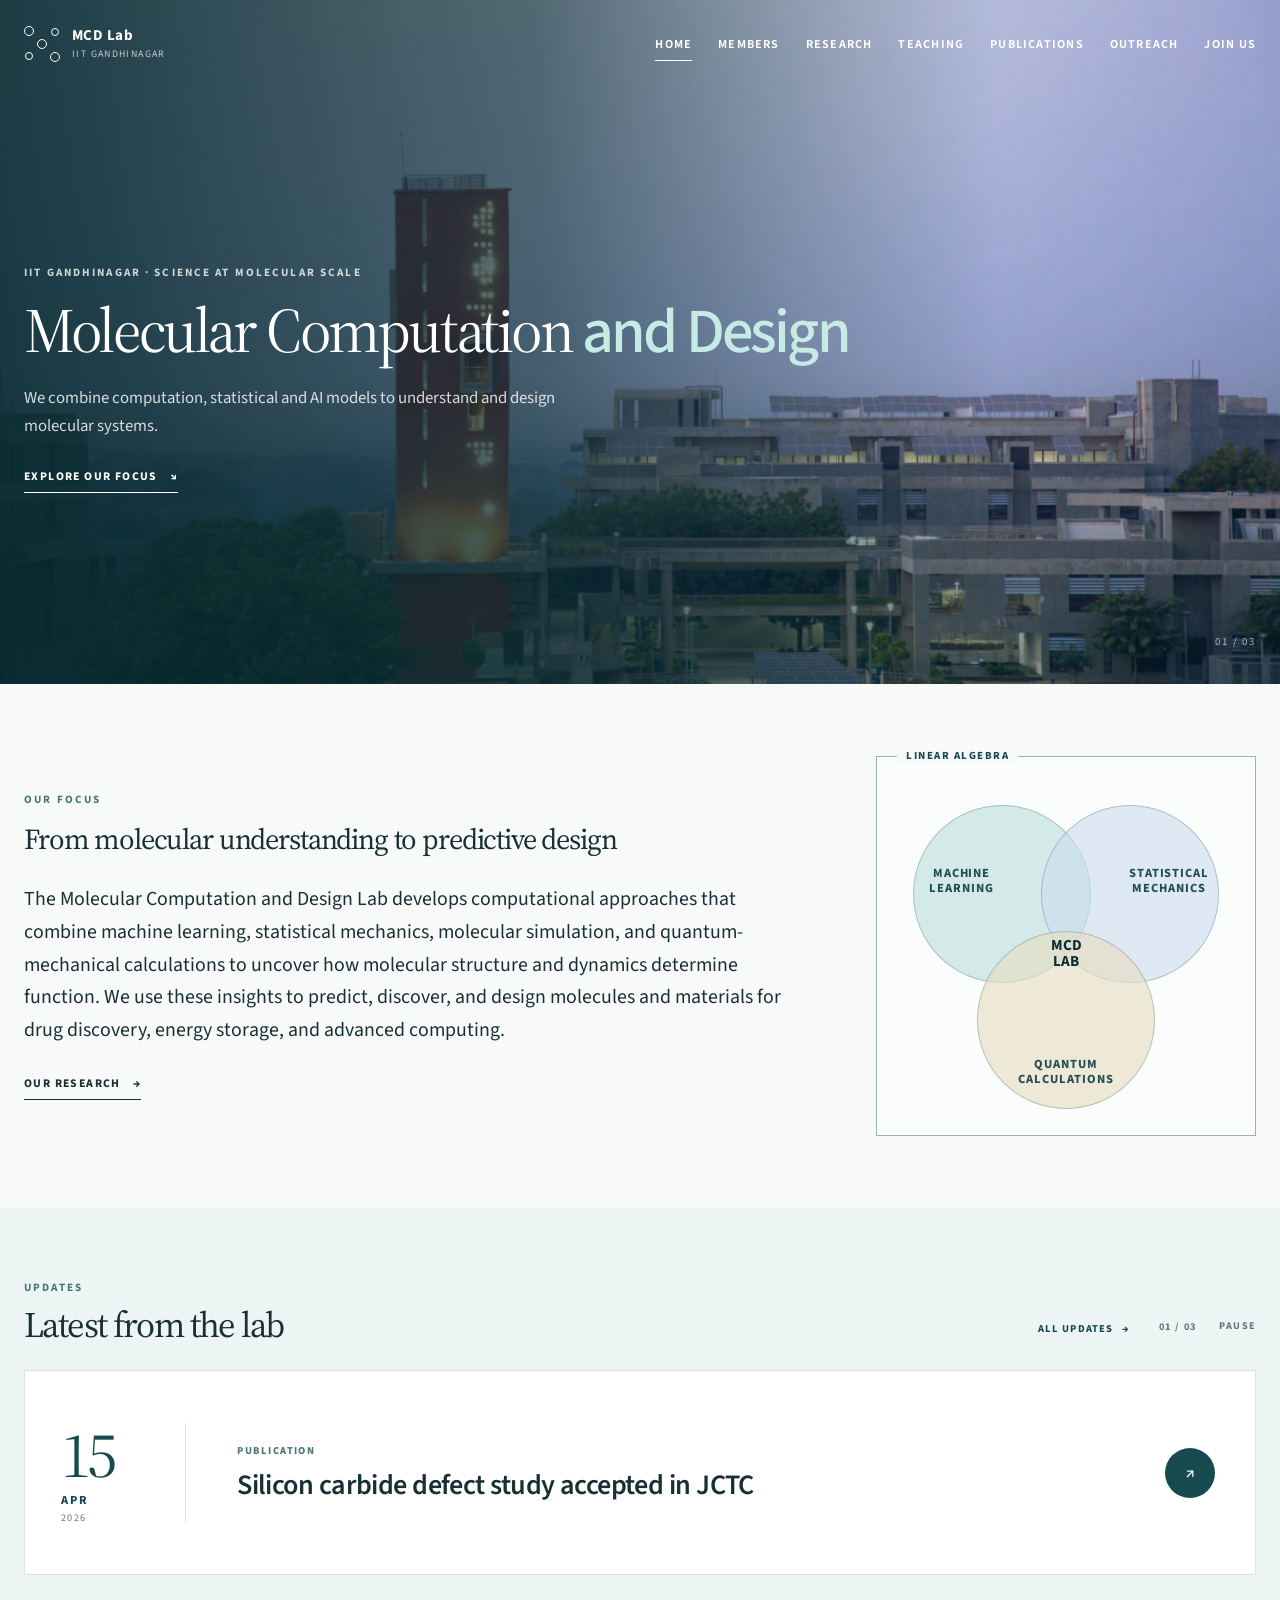
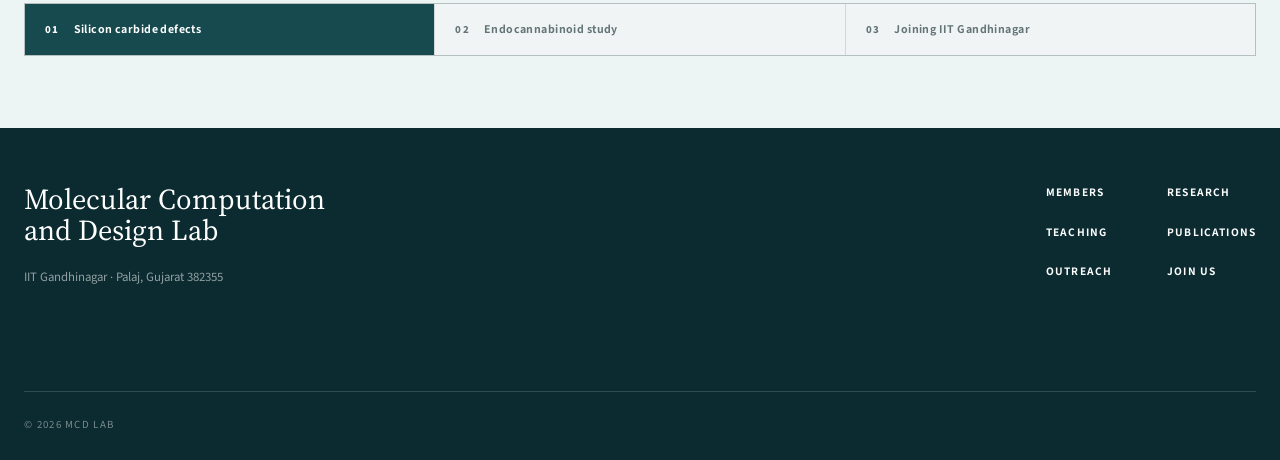
==== commit fb97dc4d: "Improve responsive navigation and mobile layout Improve the mobile menu across inner pages, add resp" ====
--- a/index.html
+++ b/index.html
@@ -36,7 +36,7 @@
           <a href="members.html">Members</a>
           <a href="research.html">Research</a>
           <a href="teaching.html">Teaching</a>
-          <a href="publication.html">Publication</a>
+          <a href="publication.html">Publications</a>
           <a href="outreach.html">Outreach</a>
           <a href="join-us.html">Join Us</a>
         </nav>
@@ -114,12 +114,15 @@
           <a href="members.html">Members</a>
           <a href="research.html">Research</a>
           <a href="teaching.html">Teaching</a>
-          <a href="publication.html">Publication</a>
+          <a href="publication.html">Publications</a>
           <a href="outreach.html">Outreach</a>
           <a href="join-us.html">Join Us</a>
         </nav>
         <p class="copyright">© <span data-year></span> MCD Lab</p>
       </div>
     </footer>
+    <!-- Cloudflare Web Analytics -->
+    <script type="module" src="https://static.cloudflareinsights.com/beacon.min.js" data-cf-beacon='{"token":"8c71a18e042b4b4bbbadc3fccdf10bd4"}'></script>
+    <!-- End Cloudflare Web Analytics -->
   </body>
 </html>
--- a/styles.css
+++ b/styles.css
@@ -16,7 +16,11 @@
 }
 
 * { box-sizing: border-box; }
-html { scroll-behavior: smooth; }
+html {
+  scroll-behavior: smooth;
+  -webkit-text-size-adjust: 100%;
+  text-size-adjust: 100%;
+}
 body {
   margin: 0;
   background: var(--paper);
@@ -446,6 +450,13 @@
 .copyright { grid-column: 1 / -1; margin: 35px 0 0; padding-top: 25px; border-top: 1px solid rgba(255,255,255,.15); color: rgba(255,255,255,.45); font-size: .68rem; letter-spacing: .12em; text-transform: uppercase; }
 
 .placeholder-page .site-header { color: var(--ink); }
+.join-page {
+  display: flex;
+  min-height: 100svh;
+  flex-direction: column;
+}
+.join-page main { display: flex; flex: 1; }
+.join-page .site-footer { margin-top: auto; }
 .placeholder-hero {
   min-height: calc(100svh - 140px);
   padding: 205px 0 120px;
@@ -505,7 +516,7 @@
   align-items: start;
 }
 .publication-year + .publication-year { margin-top: 58px; }
-.publication-year > h2 { margin: -7px 0 0; font-family: var(--display); font-size: clamp(2.25rem, 3.7vw, 3.5rem); font-weight: 400; line-height: 1; letter-spacing: -.04em; }
+.publication-year > h2 { margin: -7px 0 0; font-family: var(--display); font-size: clamp(2rem, 3.2vw, 3rem); font-weight: 400; line-height: 1; letter-spacing: -.04em; }
 .publication-list { margin: 0; padding: 0; list-style: none; border-top: 1px solid var(--ink); }
 .publication-list > li { border-bottom: 1px solid var(--line); }
 .publication-item {
@@ -605,13 +616,17 @@
   max-width: 850px;
   margin: 0;
   font-family: var(--display);
-  font-size: clamp(2rem, 3.5vw, 3.2rem);
+  font-size: clamp(1.7rem, 2.35vw, 2.4rem);
   font-weight: 400;
-  line-height: 1.02;
+  line-height: 1.06;
   letter-spacing: -.035em;
+  white-space: nowrap;
 }
 .outreach-copy > p:last-child { max-width: 830px; margin: 22px 0 0; color: var(--muted); font-size: 1rem; line-height: 1.7; }
-.outreach-photo { margin: 34px 0 0; }
+.outreach-photo {
+  width: min(100%, 980px);
+  margin: 34px auto 0;
+}
 .outreach-photo img {
   width: 100%;
   height: auto;
@@ -627,34 +642,53 @@
 }
 
 .join-hero {
-  min-height: calc(100svh - 120px);
-  padding: 132px 0 82px;
+  width: 100%;
+  min-height: auto;
+  padding: 112px 0 40px;
   background: var(--paper);
 }
-.join-layout { display: grid; gap: 34px; }
+.join-layout { display: grid; gap: 24px; }
 .join-intro {
   display: grid;
   grid-template-columns: .65fr 1.35fr;
-  gap: 70px;
+  gap: 52px;
   align-items: start;
 }
 .join-intro .placeholder-label { padding-top: 5px; }
-.opportunity-list { border-top: 1px solid var(--ink); }
+.opportunity-list {
+  display: grid;
+  grid-template-columns: 1fr;
+  gap: 0;
+  padding-top: 22px;
+  border-top: 1px solid var(--ink);
+}
 .opportunity-card {
-  display: grid;
-  grid-template-columns: .65fr 1.35fr;
+  min-width: 0;
+  padding: 24px 0;
   border-bottom: 1px solid var(--line);
-  background: var(--white);
-}
-.opportunity-meta {
+}
+.opportunity-card:first-child { padding-top: 0; }
+.opportunity-card:last-child { padding-bottom: 8px; border-bottom: 0; }
+.opportunity-kicker {
   display: flex;
-  justify-content: space-between;
-  gap: 30px;
-  padding: 32px 40px 32px 0;
-  border-right: 1px solid var(--line);
-}
-.opportunity-meta span { color: var(--muted); font-size: .7rem; font-weight: 650; letter-spacing: .08em; }
-.opportunity-meta p,
+  align-items: center;
+  gap: 14px;
+  margin-top: 10px;
+}
+.opportunity-number {
+  color: var(--muted);
+  font-size: .7rem;
+  font-weight: 650;
+  letter-spacing: .08em;
+}
+.opportunity-number::after {
+  display: inline-block;
+  width: 32px;
+  height: 1px;
+  margin: 0 0 3px 14px;
+  background: var(--line);
+  content: "";
+}
 .opportunity-type {
   margin: 0;
   color: var(--forest);
@@ -663,16 +697,34 @@
   letter-spacing: .12em;
   text-transform: uppercase;
 }
-.opportunity-copy { padding: 32px 0 38px 42px; }
+.opportunity-copy { padding: 0 0 8px; }
 .opportunity-copy h2 {
+  margin: 0;
+  font-family: var(--display);
+  font-size: clamp(1.65rem, 2.7vw, 2.3rem);
+  font-weight: 400;
+  line-height: 1.05;
+  letter-spacing: -.035em;
+}
+.opportunity-copy > p:last-child {
+  max-width: 980px;
   margin: 12px 0 0;
-  font-family: var(--display);
-  font-size: clamp(2rem, 3.5vw, 3rem);
-  font-weight: 400;
-  line-height: 1;
-  letter-spacing: -.035em;
-}
-.opportunity-copy > p:last-child { max-width: 800px; margin: 20px 0 0; color: var(--muted); font-size: 1rem; line-height: 1.68; }
+  color: var(--muted);
+  font-size: 1rem;
+  line-height: 1.6;
+  text-align: justify;
+  text-justify: inter-word;
+}
+
+.contact-link {
+  color: var(--forest);
+  font-weight: 650;
+  text-decoration-thickness: 1px;
+  text-underline-offset: 3px;
+}
+
+.contact-link:hover,
+.contact-link:focus-visible { color: var(--forest-deep); }
 
 .members-hero {
   min-height: calc(100svh - 120px);
@@ -694,8 +746,9 @@
   padding-top: 34px;
   border-top: 1px solid var(--ink);
 }
+.member-media { width: min(100%, 310px); }
 .member-photo {
-  width: min(100%, 310px);
+  width: 100%;
   aspect-ratio: 1;
   overflow: hidden;
   border: 8px solid var(--white);
@@ -703,11 +756,35 @@
   box-shadow: 0 18px 50px rgba(23, 48, 52, .12);
 }
 .member-photo img { width: 100%; height: 100%; object-fit: cover; object-position: 50% 52%; }
+.member-links {
+  display: grid;
+  grid-template-columns: repeat(2, minmax(0, 1fr));
+  gap: 0 16px;
+  margin-top: 18px;
+  border-top: 1px solid var(--ink);
+}
+.member-links a {
+  display: flex;
+  align-items: center;
+  justify-content: space-between;
+  gap: 8px;
+  padding: 10px 0;
+  border-bottom: 1px solid var(--line);
+  color: var(--forest);
+  font-size: .68rem;
+  font-weight: 700;
+  letter-spacing: .08em;
+  text-decoration: none;
+  text-transform: uppercase;
+}
+.member-links a::after { content: "↗"; font-size: .8rem; font-weight: 400; }
+.member-links a:hover,
+.member-links a:focus-visible { color: var(--ink); }
 .member-copy { max-width: 760px; }
 .member-role,
 .member-position { color: var(--forest); font-size: .74rem; font-weight: 750; letter-spacing: .12em; line-height: 1.55; text-transform: uppercase; }
 .member-role { margin: 0 0 14px; }
-.member-copy h2 { margin: 0; font-family: var(--display); font-size: clamp(2.5rem, 4.8vw, 4.4rem); font-weight: 400; line-height: .98; letter-spacing: -.045em; }
+.member-copy h2 { margin: 0; font-family: var(--display); font-size: clamp(2.2rem, 4vw, 3.6rem); font-weight: 400; line-height: .98; letter-spacing: -.04em; }
 .member-position { margin: 18px 0 0; }
 .member-bio { margin-top: 30px; padding-top: 25px; border-top: 1px solid var(--line); }
 .member-bio p { margin: 0; color: var(--muted); font-size: 1rem; line-height: 1.72; }
@@ -807,6 +884,8 @@
 
 @media (max-width: 980px) {
   :root { --shell: min(100% - 48px, 760px); }
+  .site-header.scrolled,
+  .site-header.solid { backdrop-filter: none; }
   .nav-shell { height: 76px; }
   .nav-toggle {
     position: relative;
@@ -824,6 +903,7 @@
   .nav-toggle span:nth-child(3) { top: 25px; }
   .nav-toggle[aria-expanded="true"] span:nth-child(2) { top: 21px; transform: rotate(45deg); }
   .nav-toggle[aria-expanded="true"] span:nth-child(3) { top: 21px; transform: rotate(-45deg); }
+  .nav-toggle[aria-expanded="true"] { color: var(--white); }
   .primary-nav {
     position: fixed;
     inset: 0;
@@ -833,6 +913,8 @@
     justify-content: center;
     gap: 10px;
     padding: 90px 10vw;
+    overflow-y: auto;
+    overscroll-behavior: contain;
     background: var(--forest-deep);
     color: var(--white);
     visibility: hidden;
@@ -857,10 +939,12 @@
   .outreach-feature-heading { grid-template-columns: 1fr; }
   .outreach-meta { padding: 24px 0; border-right: 0; border-bottom: 1px solid var(--line); }
   .outreach-copy { padding: 28px 0 34px; }
+  .outreach-copy h2 { white-space: normal; }
   .join-intro { grid-template-columns: 1fr; gap: 10px; }
-  .opportunity-card { grid-template-columns: 1fr; }
-  .opportunity-meta { padding: 24px 0; border-right: 0; border-bottom: 1px solid var(--line); }
-  .opportunity-copy { padding: 28px 0 34px; }
+  .opportunity-list { grid-template-columns: 1fr; gap: 0; }
+  .opportunity-card { padding: 22px 0; border-bottom: 1px solid var(--line); }
+  .opportunity-card:first-child { padding-top: 0; }
+  .opportunity-copy { padding: 0; }
   .members-intro { grid-template-columns: 1fr; gap: 10px; }
   .member-profile { grid-template-columns: 240px 1fr; gap: 45px; }
   .research-intro { grid-template-columns: 1fr; gap: 10px; }
@@ -881,6 +965,9 @@
   :root { --shell: calc(100% - 36px); }
   .section-pad,
   .applications-section { padding: 68px 0; }
+  .brand,
+  .nav-toggle { min-height: 44px; }
+  .nav-toggle { width: 44px; height: 44px; }
   .brand-copy small { display: none; }
   .hero { min-height: 560px; height: 76svh; }
   .hero-image { background-position: 65% 50%; }
@@ -889,6 +976,12 @@
   .hero h1 { font-size: clamp(3rem, 13.5vw, 4.2rem); line-height: .9; }
   .hero-intro { font-size: .96rem; }
   .hero-index { display: none; }
+  .text-link,
+  .news-all-link,
+  .news-controls button,
+  .scholar-link,
+  .member-links a,
+  .updates-item a { min-height: 44px; align-items: center; }
   .focus-grid { gap: 38px; }
   .venn-frame { width: min(100%, 420px); }
   .application-title { margin-bottom: 34px; }
@@ -907,6 +1000,7 @@
   .updates-hero { padding: 130px 0 58px; }
   .updates-archive { padding: 48px 0 72px; }
   .updates-toolbar { align-items: flex-start; flex-direction: column; margin-bottom: 38px; }
+  .updates-filters button { min-height: 44px; }
   .updates-item { grid-template-columns: 1fr auto; gap: 12px 22px; }
   .updates-item time { grid-column: 1; }
   .updates-item > div { grid-column: 1 / -1; }
@@ -917,12 +1011,13 @@
   .iitgn-logo-wrap img { width: 92px; }
   .footer-grid { grid-template-columns: 1fr; gap: 45px; }
   .site-footer nav { grid-template-columns: repeat(2, 1fr); }
+  .site-footer nav a { display: flex; min-height: 44px; align-items: center; }
   .placeholder-hero { min-height: 80svh; padding: 150px 0 90px; }
   .publication-hero { padding: 112px 0 34px; }
   .publication-section { padding: 48px 0 70px; }
   .publication-year { grid-template-columns: 1fr; gap: 16px; }
   .publication-year + .publication-year { margin-top: 46px; }
-  .publication-year > h2 { margin: 0; font-size: 2.4rem; }
+  .publication-year > h2 { margin: 0; font-size: 2.15rem; }
   .publication-item { grid-template-columns: 30px minmax(0, 1fr); gap: 14px; padding: 24px 0; }
   .publication-item h3 { font-size: 1.28rem; }
   .teaching-hero { padding: 112px 0 60px; }
@@ -931,18 +1026,30 @@
   .outreach-hero { padding: 112px 0 62px; }
   .outreach-layout { gap: 28px; }
   .outreach-photo { margin-top: 24px; }
-  .join-hero { padding: 112px 0 62px; }
-  .join-layout { gap: 28px; }
-  .opportunity-meta { gap: 18px; }
+  .join-hero { padding: 100px 0 32px; }
+  .join-layout { gap: 22px; }
+  .opportunity-copy > p:last-child { text-align: left; text-justify: auto; }
   .members-hero { padding: 112px 0 60px; }
   .members-layout { gap: 28px; }
   .member-profile { grid-template-columns: 1fr; gap: 34px; padding-top: 32px; }
-  .member-photo { width: min(74vw, 270px); }
+  .member-media { width: min(74vw, 270px); }
   .research-hero { padding: 112px 0 60px; }
   .research-layout { gap: 28px; }
   .research-area-copy { padding: 28px 24px 34px; }
   .research-area h2 { font-size: 1.55rem; white-space: normal; }
-  .research-figure figcaption { inset: auto 16px 13px; gap: 12px; font-size: .58rem; }
+  .research-figure figcaption { inset: auto 16px 13px; gap: 12px; font-size: .65rem; line-height: 1.35; }
+}
+
+@media (max-width: 980px) and (max-height: 600px) {
+  .primary-nav {
+    justify-content: flex-start;
+    gap: 2px;
+    padding-top: 72px;
+    padding-bottom: 24px;
+  }
+  .primary-nav a { font-size: clamp(1.45rem, 7vh, 2.1rem); }
+  .hero { min-height: 480px; height: auto; }
+  .hero-content { min-height: 480px; padding-top: 90px; padding-bottom: 50px; }
 }
 
 @media (prefers-reduced-motion: reduce) {
